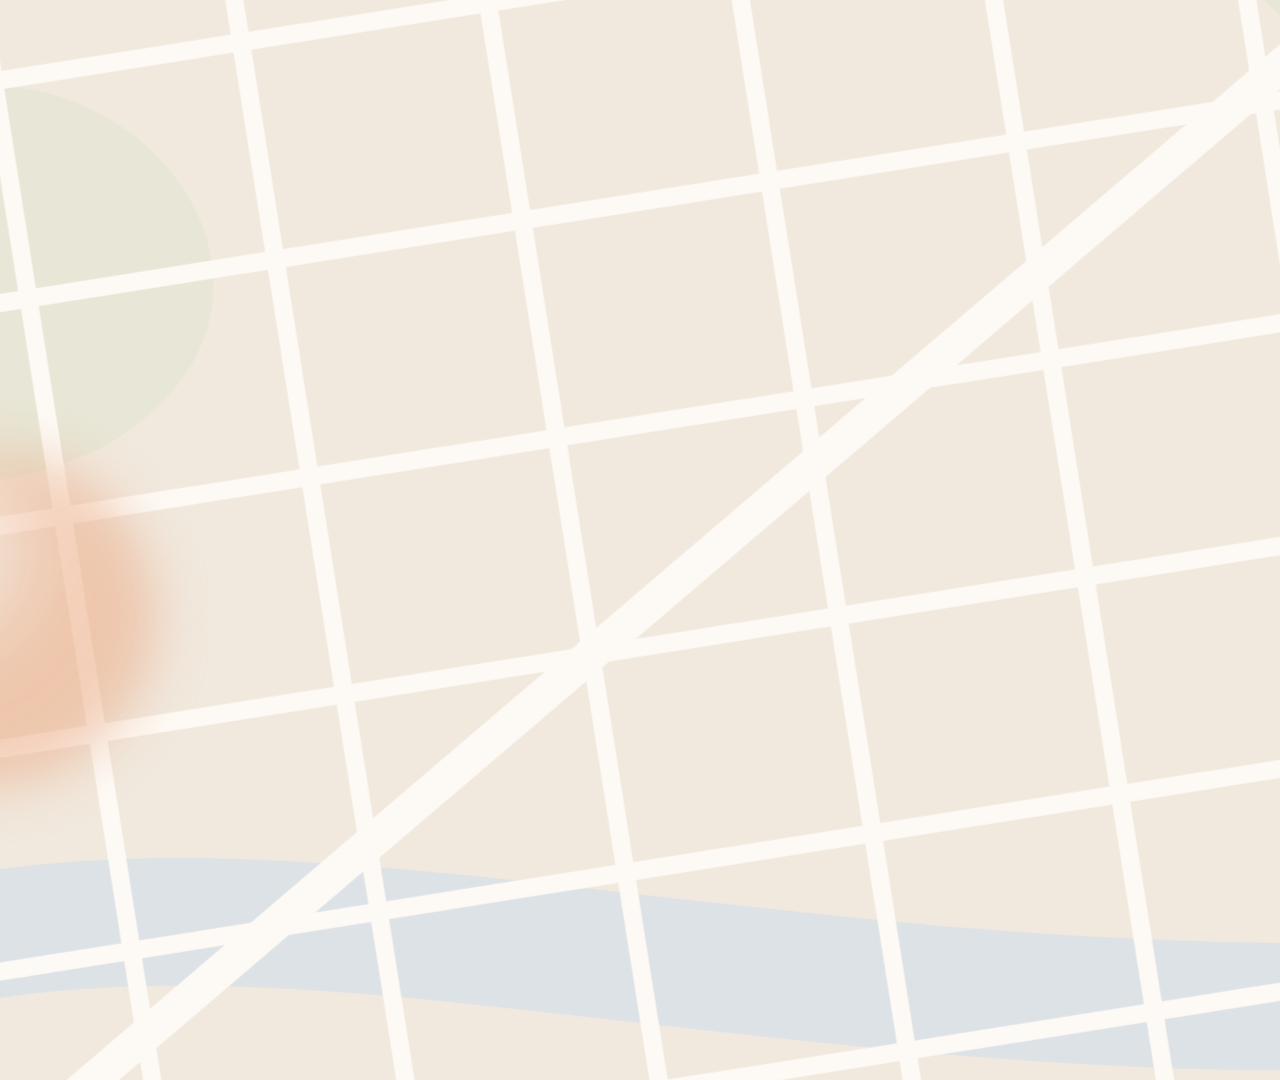
==== coffeespot-ad/index.html @ 30b61bf3 "Add CoffeeSpot mascot ad (source, fonts, vertical-cut tooling) Pin-mascot explainer ad modelled on t" ====
<!doctype html>
<html lang="en">
<head>
<meta charset="utf-8">
<title>CoffeeSpot Ad</title>
<link rel="stylesheet" href="fonts/fonts.css">
<style>
  :root {
    --cream: #f6f2ea; --card: #fffdf9; --line: #d8cebb; --ink: #2a221b; --ink2: #5d5149; --ink3: #8a7d72;
    --rust: #a84a36; --mute: #e9e3d8; --track: #e4ddce; --espresso: #22170f; --peach: #f0b48d;
  }
  * { box-sizing: border-box; }
  html, body { margin: 0; width: 1920px; height: 1080px; overflow: hidden; background: var(--cream); }
  #stage { position: relative; width: 1920px; height: 1080px; overflow: hidden; font-family: 'IBM Plex Sans', sans-serif; color: var(--ink); -webkit-font-smoothing: antialiased; }
  .abs { position: absolute; }
  .scene { position: absolute; inset: 0; display: none; }
  .cam { position: absolute; inset: 0; transform-origin: 50% 50%; }
  .it { font-family: 'EB Garamond', serif; font-style: italic; font-weight: 500; }
  .serif { font-family: 'EB Garamond', serif; }
  .mono { font-family: 'IBM Plex Mono', monospace; }
  .rust { color: var(--rust); }
  .c, .w { display: inline-block; white-space: pre; }
  .hl-it { font-family: 'EB Garamond', serif; font-weight: 500; font-size: 112px; line-height: 1.05; letter-spacing: -0.012em; white-space: nowrap; }
  .hl-sans { font-family: 'IBM Plex Sans', sans-serif; font-weight: 700; letter-spacing: -0.03em; line-height: 1; white-space: nowrap; }
  .card { position: absolute; background: var(--card); border-radius: 30px; overflow: hidden; box-shadow: 0 50px 110px -40px rgba(84, 46, 24, 0.40), 0 0 0 1.5px rgba(216, 206, 187, 0.7); }
  .pin { position: absolute; }
  .pin svg { width: 100%; height: 100%; overflow: visible; display: block; }
  .ball { position: absolute; border-radius: 50%; }
  .tag { position: absolute; padding: 18px 30px; background: #fffdf9; border-radius: 20px; font-size: 36px; font-weight: 500; color: var(--ink2); box-shadow: 0 18px 40px -16px rgba(84, 46, 24, 0.35); white-space: nowrap; }
  .tag b { color: var(--rust); font-weight: 600; }
  .tag:after { content: ''; position: absolute; left: 50%; bottom: -11px; margin-left: -12px; border: 12px solid transparent; border-bottom: 0; border-top-color: #fffdf9; }

  /* search scene */
  .search { position: absolute; left: 460px; top: 262px; width: 1000px; height: 104px; border-radius: 52px; background: #fffdf9; box-shadow: 0 24px 60px -24px rgba(84, 46, 24, 0.35), 0 0 0 1.5px rgba(216, 206, 187, 0.6); display: flex; align-items: center; padding: 0 40px; gap: 26px; font-size: 44px; }
  .search svg { width: 40px; height: 40px; flex: none; }
  .caret { display: inline-block; width: 3px; height: 50px; background: var(--ink); margin-left: 3px; vertical-align: middle; }
  .res-row { display: flex; align-items: center; gap: 26px; padding: 0 40px; height: 118px; border-bottom: 1.5px solid #efe8dd; }
  .res-row:last-child { border-bottom: 0; }
  .res-row .nm { font-size: 38px; font-weight: 600; line-height: 1.15; }
  .res-row .sub { font-size: 26px; color: var(--ink3); }
  .res-row .sub i { font-style: normal; color: #d99a2b; }
  .miss { margin-left: auto; padding: 10px 20px; border-radius: 12px; background: #f7e4dc; color: var(--rust); font-size: 26px; font-weight: 600; }

  /* browser / quiz */
  .bbar { height: 58px; background: #f1ebe2; display: flex; align-items: center; padding: 0 24px; gap: 10px; border-bottom: 1.5px solid #e6ddcf; }
  .bbar i { width: 15px; height: 15px; border-radius: 50%; background: #d9cfc1; display: block; }
  .url { margin-left: 26px; height: 36px; padding: 0 22px; border-radius: 18px; background: #fffdf9; display: flex; align-items: center; font-size: 19px; color: var(--ink2); gap: 10px; }
  .shead { height: 86px; display: flex; align-items: center; padding: 0 56px; border-bottom: 1.5px solid var(--line); background: var(--cream); }
  .shead .wm { font-family: 'EB Garamond', serif; font-weight: 700; font-size: 38px; margin-left: 14px; letter-spacing: -0.01em; }
  .nav { margin-left: auto; display: flex; gap: 34px; font-size: 20px; color: var(--ink2); align-items: center; }
  .nav .on { color: var(--ink); box-shadow: inset 0 -2.5px 0 var(--rust); padding: 6px 0; }
  .nav .cta-s { background: var(--rust); color: #fff; padding: 10px 20px; border-radius: 6px; font-weight: 500; }
  .sbody { padding: 34px 56px 0; background: var(--cream); height: 100%; }
  .sbody h1 { font-family: 'EB Garamond', serif; font-weight: 500; font-size: 56px; margin: 0; line-height: 1.05; letter-spacing: -0.01em; }
  .sbody .lede { font-size: 22px; color: var(--ink2); margin: 8px 0 22px; }
  .steprow { display: flex; justify-content: space-between; font-family: 'IBM Plex Mono', monospace; font-size: 19px; color: var(--ink2); line-height: 24px; margin-bottom: 10px; }
  .roll { display: inline-block; height: 24px; overflow: hidden; vertical-align: top; }
  .roll .col { display: flex; flex-direction: column; }
  .roll .col span { height: 24px; line-height: 24px; }
  .track { height: 10px; border-radius: 5px; background: var(--track); overflow: hidden; }
  .fill { height: 100%; width: 11.1%; background: var(--ink); border-radius: 5px; }
  .qbox { position: relative; margin-top: 26px; height: 272px; border: 1.5px solid var(--line); border-radius: 12px; background: #f8f6f1; overflow: hidden; }
  .qpage { position: absolute; left: 32px; right: 32px; top: 28px; }
  .qpage h2 { font-family: 'EB Garamond', serif; font-weight: 500; font-size: 34px; margin: 0 0 22px; line-height: 1.1; }
  .grid { display: grid; grid-template-columns: repeat(5, 1fr); gap: 12px; }
  .opt { position: relative; height: 70px; border: 1.5px solid var(--line); border-radius: 6px; background: #f8f6f1; display: flex; align-items: center; padding: 0 20px; font-size: 22px; color: var(--ink2); }
  .ck { position: absolute; right: 14px; top: 50%; width: 26px; height: 26px; margin-top: -13px; border-radius: 50%; background: var(--rust); display: grid; place-items: center; transform: scale(0); }
  .ck svg { width: 15px; height: 15px; }
  #cursor { position: absolute; left: 0; top: 0; width: 46px; height: 46px; z-index: 40; }

  /* results card */
  .rhead { display: flex; align-items: center; gap: 14px; padding: 26px 34px 0; }
  .dot { width: 12px; height: 12px; border-radius: 50%; background: #5c9a58; box-shadow: 0 0 0 6px rgba(92, 154, 88, 0.16); }
  .rhead .t { font-size: 30px; font-weight: 600; }
  .chipm { font-family: 'IBM Plex Mono', monospace; font-size: 17px; font-weight: 500; letter-spacing: 0.05em; color: var(--ink2); background: #ece5d8; border-radius: 6px; padding: 5px 10px 4px; }
  .rsub { font-size: 21px; color: var(--ink3); padding: 8px 34px 16px; }
  .row { position: relative; display: flex; align-items: center; gap: 20px; margin: 0 20px 8px; padding: 14px 18px; border-radius: 16px; border: 1.5px solid transparent; }
  .tile { width: 66px; height: 66px; border-radius: 15px; display: grid; place-items: center; font-family: 'EB Garamond', serif; font-weight: 600; font-size: 38px; color: #f8f1e6; flex: none; }
  .row .nm { font-size: 27px; font-weight: 600; line-height: 1.2; }
  .row .meta { font-size: 20px; color: var(--ink3); }
  .score { margin-left: auto; text-align: right; font-size: 20px; color: var(--ink3); line-height: 1.1; }
  .score b { display: block; font-size: 40px; color: #4f8a4c; font-weight: 700; letter-spacing: -0.02em; }

  /* end card */
  .cta { display: inline-flex; align-items: center; gap: 18px; height: 112px; padding: 0 56px; border-radius: 14px; background: var(--rust); color: #fff; font-size: 46px; font-weight: 500; box-shadow: 0 26px 50px -20px rgba(168, 74, 54, 0.6); position: relative; overflow: hidden; }
  .cta svg { width: 34px; height: 34px; }
  .shine { position: absolute; top: -20%; bottom: -20%; width: 140px; left: -200px; transform: skewX(-18deg); background: linear-gradient(90deg, rgba(255,255,255,0), rgba(255,255,255,0.32), rgba(255,255,255,0)); }
</style>
</head>
<body>
<svg width="0" height="0" style="position:absolute">
  <defs>
    <radialGradient id="gHero" cx="34%" cy="26%" r="85%">
      <stop offset="0" stop-color="#ea9a74"/><stop offset="0.45" stop-color="#bf5a3c"/><stop offset="1" stop-color="#7a2f1f"/>
    </radialGradient>
    <radialGradient id="gGrey" cx="34%" cy="26%" r="85%">
      <stop offset="0" stop-color="#f4efe9"/><stop offset="0.5" stop-color="#cfc4b9"/><stop offset="1" stop-color="#9c8f83"/>
    </radialGradient>
    <radialGradient id="gShadow"><stop offset="0" stop-color="#3b2a20" stop-opacity="0.35"/><stop offset="1" stop-color="#3b2a20" stop-opacity="0"/></radialGradient>
  </defs>
</svg>

<div id="stage">
  <div id="bgc" class="abs" style="inset:0;"></div>
  <div id="bokehBack" class="abs" style="inset:0;"></div>

  <!-- A · your perfect café exists -->
  <section class="scene" id="sA">
    <div class="cam" id="camA"></div>
    <div class="abs hl-it" id="hlA" style="left:110px;top:70px;">Your perfect café <span class="rust" style="font-style:italic;">exists.</span></div>
  </section>

  <!-- B · it's hiding -->
  <section class="scene" id="sB">
    <div class="cam" id="camB">
      <div class="abs" id="bSmall" style="left:0;right:0;top:118px;text-align:center;font-size:54px;font-weight:500;color:#fbefe6;letter-spacing:-0.01em;">Your perfect café is</div>
      <div class="card" id="bCard" style="left:370px;top:400px;width:1180px;height:640px;"></div>
      <div class="abs hl-sans" id="bBig" style="left:0;right:0;top:186px;text-align:center;font-size:250px;color:#24170f;">HIDING.</div>
    </div>
  </section>

  <!-- C · coffee near me -->
  <section class="scene" id="sC">
    <div class="cam" id="camC">
      <div class="abs" style="left:0;right:0;top:118px;height:130px;">
        <div class="abs hl-it rust" id="hlC1" style="left:0;right:0;text-align:center;font-style:italic;font-size:104px;">Half a mile away,</div>
        <div class="abs hl-it rust" id="hlC2" style="left:0;right:0;text-align:center;font-style:italic;font-size:104px;">Not yours.</div>
      </div>
      <div id="radius" class="abs" style="left:600px;top:470px;width:720px;height:340px;">
        <svg width="720" height="340" viewBox="0 0 720 340" style="overflow:visible">
          <ellipse cx="360" cy="170" rx="356" ry="166" fill="rgba(168,74,54,0.06)" stroke="#b9a897" stroke-width="3" stroke-dasharray="12 10"/>
          <circle id="youHalo" cx="360" cy="170" r="22" fill="rgba(61,111,216,0.22)"/>
          <circle cx="360" cy="170" r="13" fill="#3d6fd8" stroke="#fff" stroke-width="4"/>
          <text x="676" y="178" font-family="IBM Plex Sans" font-size="26" fill="#8a7d72">0.5 mi</text>
        </svg>
      </div>
      <div class="card" id="resC" style="left:460px;top:396px;width:1000px;border-radius:26px;">
        <div class="res-row" id="rc0"><span class="pinMini"></span><div><div class="nm">Grind Express</div><div class="sub"><i>★</i> 4.2 · 0.1 mi</div></div><span class="miss">Loud music</span></div>
        <div class="res-row" id="rc1"><span class="pinMini"></span><div><div class="nm">Bean &amp; Go</div><div class="sub"><i>★</i> 4.4 · 0.2 mi</div></div><span class="miss">No outlets</span></div>
        <div class="res-row" id="rc2"><span class="pinMini"></span><div><div class="nm">Corner Cup</div><div class="sub"><i>★</i> 4.1 · 0.3 mi</div></div><span class="miss">No seats</span></div>
      </div>
      <div class="search" id="searchC">
        <svg viewBox="0 0 24 24" fill="none" stroke="#5d5149" stroke-width="2.4" stroke-linecap="round"><circle cx="10.5" cy="10.5" r="6.5"/><path d="M15.5 15.5L21 21"/></svg>
        <span><span id="typed"></span><span class="caret" id="caret"></span></span>
      </div>
    </div>
    <div id="peekC" class="abs" style="left:0;top:0;"></div>
  </section>

  <!-- D · maps only sees what's close -->
  <section class="scene" id="sD">
    <div class="cam" id="camD"></div>
    <div class="abs hl-sans" id="hlD" style="left:110px;top:84px;font-size:96px;">Maps only sees <span class="rust">what’s close.</span></div>
  </section>

  <!-- E · so we find it -->
  <section class="scene" id="sE">
    <div class="abs" id="glowE" style="left:460px;top:200px;width:1000px;height:1000px;border-radius:50%;background:radial-gradient(circle, rgba(214,120,80,0.62) 0%, rgba(168,74,54,0.28) 38%, rgba(34,23,15,0) 70%);"></div>
    <div class="abs" id="hlE" style="left:150px;top:150px;white-space:nowrap;">
      <span class="hl-sans" style="font-size:132px;color:#fbf3ea;"><span class="w">So </span><span class="w">we </span></span><span class="it" style="font-size:160px;color:var(--peach);letter-spacing:-0.01em;"><span class="w">find </span><span class="w">it.</span></span>
    </div>
    <div id="heroEwrap" class="abs" style="left:0;top:0;"></div>
  </section>

  <!-- F · nine questions -->
  <section class="scene" id="sF">
    <div class="cam" id="camF">
      <div class="abs" id="hlF" style="left:0;right:0;top:56px;text-align:center;white-space:nowrap;">
        <span class="hl-sans" style="font-size:76px;font-weight:600;"><span class="w">Answer </span></span><span class="it rust" style="font-size:96px;"><span class="w">nine </span><span class="w">questions.</span></span>
      </div>
      <div class="card" id="quizCard" style="left:240px;top:156.8px;width:1056px;height:680px;border-radius:20px;zoom:1.25;">
        <div class="bbar"><i></i><i></i><i></i><div class="url"><span class="ringMini" style="width:18px;height:18px;display:inline-block;"></span>coffeespotfinder.com/match</div></div>
        <div class="shead"><span class="ringMini" style="width:38px;height:38px;display:inline-block;"></span><span class="wm">coffeespot</span>
          <div class="nav"><span>Home</span><span class="on">Coffee Match</span><span>Explore</span><span>Saved</span><span>Pricing</span><span class="cta-s">Take the quiz</span></div></div>
        <div class="sbody">
          <h1>Coffee Match</h1>
          <div class="lede">Answer a few questions and we’ll find cafés that actually fit you.</div>
          <div class="steprow"><span>Step <span class="roll"><span class="col" id="stepCol"><span>1</span><span>2</span><span>3</span><span>4</span><span>5</span><span>6</span><span>7</span><span>8</span><span>9</span></span></span> of 9</span><span id="pct">11%</span></div>
          <div class="track"><div class="fill" id="qfill"></div></div>
          <div class="qbox">
            <div class="qpage" id="q1"><h2>What type of coffee do you usually order?</h2>
              <div class="grid"><div class="opt" id="optLatte">Latte<span class="ck"></span></div><div class="opt">Cappuccino</div><div class="opt">Espresso</div><div class="opt">Americano</div><div class="opt">Drip Coffee</div><div class="opt">Cold Brew</div><div class="opt">Mocha</div><div class="opt">Matcha</div><div class="opt">Tea</div><div class="opt">Other</div></div></div>
            <div class="qpage" id="q2"><h2>What’s the occasion?</h2>
              <div class="grid"><div class="opt" id="optStudy">Studying<span class="ck"></span></div><div class="opt">Working</div><div class="opt">Meeting friends</div><div class="opt">A date</div><div class="opt">Quick cup</div></div></div>
            <div class="qpage" id="q3"><h2>Price, taste, noise, Wi‑Fi, seats, how far you’ll walk.</h2>
              <div class="grid" id="q3grid"><div class="opt">Price<span class="ck"></span></div><div class="opt">Taste<span class="ck"></span></div><div class="opt">Noise<span class="ck"></span></div><div class="opt">Wi‑Fi<span class="ck"></span></div><div class="opt">Seats<span class="ck"></span></div></div></div>
          </div>
        </div>
      </div>
      <div id="heroFwrap" class="abs" style="left:0;top:0;"></div>
    </div>
    <svg id="cursor" viewBox="0 0 24 24"><path d="M5 2.5v17.2l4.6-4.3 3 6.6 3.1-1.4-3-6.5h6.2z" fill="#1d1410" stroke="#fff" stroke-width="1.6" stroke-linejoin="round"/></svg>
  </section>

  <!-- G · ranked around you -->
  <section class="scene" id="sG">
    <div class="cam" id="camG">
      <div class="abs" id="hlG" style="left:130px;top:360px;white-space:nowrap;">
        <div class="hl-sans" style="font-size:78px;font-weight:600;"><span class="w">We </span><span class="w">rank </span><span class="w">every </span><span class="w">shop</span></div>
        <div class="it rust" style="font-size:124px;line-height:1.15;"><span class="w">around </span><span class="w">you.</span></div>
        <div style="font-size:30px;color:var(--ink2);margin-top:26px;line-height:1.45;"><span class="w">Scored against your answers,</span><br><span class="w">not just star rating.</span></div>
      </div>
      <div class="card" id="resG" style="left:1050px;top:170px;width:740px;height:730px;border-radius:28px;">
        <div id="miniMap" style="position:relative;height:250px;overflow:hidden;border-bottom:1.5px solid #efe8dd;"></div>
        <div class="rhead"><span class="dot"></span><span class="t">3 spots found</span><span class="chipm">STUDYING</span></div>
        <div class="rsub">Ranked by how well each shop fits your answers.</div>
        <div class="row" id="g0"><div class="tile" style="background:#a84a36;">H</div><div><div class="nm">Halfmoon Roasters</div><div class="meta">0.4 mi · $$ · Quiet · Outlets</div></div><div class="score"><b><span class="sc" data-v="96">96</span>%</b>match</div></div>
        <div class="row" id="g1"><div class="tile" style="background:#56704f;">L</div><div><div class="nm">Little Fern Café</div><div class="meta">0.7 mi · $ · Wi‑Fi · Big tables</div></div><div class="score"><b><span class="sc" data-v="91">91</span>%</b>match</div></div>
        <div class="row" id="g2"><div class="tile" style="background:#3d322b;">E</div><div><div class="nm">Ember &amp; Oak</div><div class="meta">1.1 mi · $$ · Pour‑over · Patio</div></div><div class="score"><b><span class="sc" data-v="87">87</span>%</b>match</div></div>
      </div>
    </div>
  </section>

  <!-- H · end card -->
  <section class="scene" id="sH">
    <div class="cam" id="camH">
      <div id="heroHwrap" class="abs" style="left:0;top:0;"></div>
      <div class="abs" id="lockH" style="left:0;right:0;top:440px;display:flex;justify-content:center;align-items:center;gap:20px;">
        <span class="ringMini" id="ringH" style="width:74px;height:74px;display:inline-block;"></span>
        <span class="serif" style="font-weight:700;font-size:92px;letter-spacing:-0.012em;line-height:1;padding-bottom:16px;" id="wmH"></span>
      </div>
      <div class="abs" id="hlH" style="left:0;right:0;top:580px;text-align:center;white-space:nowrap;">
        <span class="serif" style="font-weight:600;font-size:96px;letter-spacing:-0.02em;"><span class="w">Find </span><span class="w">coffee </span><span class="w">that </span></span><span class="it rust" style="font-size:100px;font-weight:600;"><span class="w">actually </span><span class="w">fits </span><span class="w">you.</span></span>
      </div>
      <div class="abs" id="ctaH" style="left:0;right:0;top:752px;display:flex;justify-content:center;">
        <div class="cta" id="ctaBtn">Take the quiz<svg viewBox="0 0 24 24" fill="none" stroke="#fff" stroke-width="2.4" stroke-linecap="round" stroke-linejoin="round"><path d="M5 12h14M13 6l6 6-6 6"/></svg><span class="shine" id="ctaShine"></span></div>
      </div>
      <div class="abs mono" id="urlH" style="left:0;right:0;top:906px;text-align:center;font-size:32px;color:var(--ink2);">coffeespotfinder.com&nbsp;&nbsp;·&nbsp;&nbsp;free, no account needed</div>
    </div>
  </section>

  <div id="bokehFront" class="abs" style="inset:0;pointer-events:none;"></div>
  <div id="flash" class="abs" style="inset:0;background:#fffaf3;opacity:0;"></div>
</div>

<script>
const DURATION = 35.0;
const $ = id => document.getElementById(id);
const cl = (x, a = 0, b = 1) => Math.min(b, Math.max(a, x));
const lerp = (a, b, p) => a + (b - a) * p;
const E = {
  lin: x => x,
  outExpo: x => (x >= 1 ? 1 : 1 - Math.pow(2, -10 * x)),
  outCubic: x => 1 - Math.pow(1 - x, 3),
  inCubic: x => x * x * x,
  inQuad: x => x * x,
  inOutCubic: x => (x < 0.5 ? 4 * x * x * x : 1 - Math.pow(-2 * x + 2, 3) / 2),
  inOutSine: x => -(Math.cos(Math.PI * x) - 1) / 2,
  outBack: x => { const c1 = 1.6, c3 = c1 + 1; return 1 + c3 * Math.pow(x - 1, 3) + c1 * Math.pow(x - 1, 2); },
};
const P = (t, t0, d, e = E.outExpo) => e(cl((t - t0) / d));
const bump = (t, t0, d) => Math.sin(Math.PI * cl((t - t0) / d));
function hex(h) { const n = parseInt(h.slice(1), 16); return [n >> 16, (n >> 8) & 255, n & 255]; }
function mix(a, b, p) { const A = hex(a), B = hex(b); return `rgb(${A.map((v, i) => Math.round(lerp(v, B[i], p))).join(',')})`; }
function st(el, { x = 0, y = 0, s = 1, sx = 1, sy = 1, op = 1, b = 0, r = 0 } = {}) {
  el.style.transform = `translate3d(${x.toFixed(2)}px,${y.toFixed(2)}px,0) rotate(${r.toFixed(2)}deg) scale(${(s * sx).toFixed(4)},${(s * sy).toFixed(4)})`;
  el.style.opacity = cl(op).toFixed(3);
  el.style.filter = b > 0.15 && op > 0.01 ? `blur(${b.toFixed(2)}px)` : 'none';
}
// wrap every character of an element's text in .c spans (keeps nested styling)
function splitChars(el) {
  const walk = n => {
    [...n.childNodes].forEach(ch => {
      if (ch.nodeType === 3) {
        const frag = document.createDocumentFragment();
        [...ch.textContent].forEach(c => { const s = document.createElement('span'); s.className = 'c'; s.textContent = c; frag.appendChild(s); });
        n.replaceChild(frag, ch);
      } else walk(ch);
    });
  };
  walk(el);
  return [...el.querySelectorAll('.c')];
}
const words = el => [...el.querySelectorAll('.w')];
// soft left-to-right reveal (blur + rise), and a blur-out
function revealIO(list, t, tin, tout, o = {}) {
  const { stagger = 0.03, dur = 0.7, dy = 26, blur = 12, ostagger = 0.012, odur = 0.4 } = o;
  list.forEach((c, i) => {
    const pi = P(t, tin + i * stagger, dur, E.outCubic);
    const po = tout == null ? 0 : P(t, tout + i * ostagger, odur, E.inOutSine);
    st(c, { y: (1 - pi) * dy - po * 16, op: pi * (1 - po), b: (1 - pi) * blur + po * 12 });
  });
}

/* ---------------- characters & props ---------------- */
const PIN = 'M50 128 C45 114 12 88 12 50 A38 38 0 1 1 88 50 C88 88 55 114 50 128 Z';
function greySVG() {
  return `<svg viewBox="0 -30 100 160"><ellipse cx="50" cy="129" rx="20" ry="5" fill="url(#gShadow)"/>
    <path d="${PIN}" fill="url(#gGrey)"/><circle cx="50" cy="49" r="14.5" fill="#fbf8f4"/>
    <ellipse cx="35" cy="28" rx="11" ry="6" fill="#fff" opacity=".55" transform="rotate(-32 35 28)"/></svg>`;
}
function heroSVG() {
  return `<svg viewBox="0 -30 100 160">
    <g class="steam" opacity="0" stroke="#e7a888" stroke-width="3.4" fill="none" stroke-linecap="round">
      <path class="s1" d="M40 4 C33 -4 47 -10 40 -20"/><path class="s2" d="M60 4 C53 -4 67 -10 60 -20"/></g>
    <ellipse class="shadow" cx="50" cy="129" rx="22" ry="5.5" fill="url(#gShadow)"/>
    <g class="body"><path d="${PIN}" fill="url(#gHero)"/>
    <path d="${PIN}" fill="none" stroke="#5e2216" stroke-opacity=".22" stroke-width="1.4"/>
    <ellipse cx="34" cy="26" rx="13" ry="7" fill="#fff" opacity=".42" transform="rotate(-32 34 26)"/>
    <g class="eo"><ellipse cx="37" cy="50" rx="10" ry="12.5" fill="#fff"/><ellipse cx="63" cy="50" rx="10" ry="12.5" fill="#fff"/>
      <g class="pp"><circle cx="37" cy="51" r="5.6" fill="#1d1410"/><circle cx="63" cy="51" r="5.6" fill="#1d1410"/>
      <circle cx="35.3" cy="48.6" r="1.9" fill="#fff"/><circle cx="61.3" cy="48.6" r="1.9" fill="#fff"/></g></g>
    <g class="eh" opacity="0" stroke="#1d1410" stroke-width="4.6" fill="none" stroke-linecap="round">
      <path d="M28 53 Q37 42 46 53"/><path d="M54 53 Q63 42 72 53"/></g>
    <g class="blush" opacity="0"><ellipse cx="27" cy="65" rx="6.5" ry="3.6" fill="#f3a18a" opacity=".7"/><ellipse cx="73" cy="65" rx="6.5" ry="3.6" fill="#f3a18a" opacity=".7"/></g>
    <g class="brow" opacity="0" stroke="#1d1410" stroke-width="3.6" stroke-linecap="round"><path d="M28 36 L44 31"/><path d="M72 36 L56 31"/></g></g>
    <g class="ghost" opacity="0"><path d="${PIN}" fill="rgba(255,253,249,0.35)" stroke="#a89a8c" stroke-width="2.4" stroke-dasharray="6 5"/>
      <g stroke="#b9ab9d" stroke-width="3" fill="none" stroke-linecap="round" opacity=".7"><path d="M29 52 Q37 46 45 52"/><path d="M55 52 Q63 46 71 52"/></g></g>
  </svg>`;
}
// pins are positioned by their tip; height = 1.6 × width, tip sits at 98.75% of the height
function makePin(parent, kind, x, y, w) {
  const el = document.createElement('div');
  el.className = 'pin ' + kind;
  const h = w * 1.6;
  Object.assign(el.style, { left: (x - w / 2) + 'px', top: (y - h * 0.9875) + 'px', width: w + 'px', height: h + 'px', transformOrigin: '50% 98.75%' });
  el.innerHTML = kind === 'hero' ? heroSVG() : greySVG();
  parent.appendChild(el);
  return el;
}
// expression: open eyes looking (lx, ly), happy (0..1), sad (0..1), ghost (0..1), steam (0..1)
function face(el, { lx = 0, ly = 0, happy = 0, sad = 0, ghost = 0, steam = 0, blink = 0 } = {}) {
  const q = s => el.querySelector(s);
  q('.eo').setAttribute('opacity', (1 - happy).toFixed(3));
  q('.eo').setAttribute('transform', `translate(0 ${(50 * blink * 0.85).toFixed(2)}) scale(1 ${(1 - 0.85 * blink).toFixed(3)})`);
  q('.pp').setAttribute('transform', `translate(${(lx * 3.6).toFixed(2)} ${(ly * 4.2).toFixed(2)})`);
  q('.eh').setAttribute('opacity', happy.toFixed(3));
  q('.blush').setAttribute('opacity', happy.toFixed(3));
  q('.brow').setAttribute('opacity', sad.toFixed(3));
  q('.body').setAttribute('opacity', (1 - ghost).toFixed(3));
  q('.shadow').setAttribute('opacity', (1 - ghost).toFixed(3));
  q('.ghost').setAttribute('opacity', ghost.toFixed(3));
  q('.steam').setAttribute('opacity', steam.toFixed(3));
}
function animSteam(el, t) {
  el.querySelectorAll('.steam path').forEach((p, i) => {
    const k = (t * 0.9 + i * 0.5) % 1;
    p.setAttribute('transform', `translate(0 ${(-10 * k).toFixed(2)})`);
    p.setAttribute('opacity', (Math.sin(Math.PI * k)).toFixed(3));
  });
}

let ringN = 0;
function ringSVG() {
  const id = 'rm' + ringN++;
  return `<svg viewBox="-50 -50 100 100" style="width:100%;height:100%;overflow:visible"><path d="M43 0A43 43 0 1 0 -43 0A43 43 0 1 0 43 0Z M35.4 -1.6A34 34 0 1 1 -32.6 -1.6A34 34 0 1 1 35.4 -1.6Z" fill="#a84a36" fill-rule="evenodd"/><path d="M-31.5 -31.8A45 45 0 0 1 -14.5 -42.2" fill="none" stroke="#a84a36" stroke-width="3.2" stroke-linecap="round"/></svg>`;
}
document.querySelectorAll('.ringMini').forEach(r => (r.innerHTML = ringSVG()));
document.querySelectorAll('.ck').forEach(c => (c.innerHTML = '<svg viewBox="0 0 12 12" fill="none" stroke="#fff" stroke-width="2" stroke-linecap="round" stroke-linejoin="round"><path d="M2.5 6.3l2.3 2.2L9.6 3.6"/></svg>'));
document.querySelectorAll('.pinMini').forEach(p => { p.style.cssText = 'position:relative;width:46px;height:74px;flex:none;'; makePin(p, 'grey', 23, 73, 46); });
$('wmH').innerHTML = [...'coffeespot'].map(c => `<span class="c">${c}</span>`).join('');

// stylised street map
function mapSVG(w, h, k = 1) {
  let s = `<svg width="${w}" height="${h}" viewBox="0 0 ${w} ${h}" style="position:absolute;left:0;top:0;">`;
  s += `<rect width="${w}" height="${h}" fill="#f1e9de"/>`;
  s += `<path d="M${w * 0.62} ${-20} C ${w * 0.75} ${h * 0.25}, ${w * 0.95} ${h * 0.2}, ${w + 40} ${h * 0.42} L ${w + 40} -20 Z" fill="#e8e6d6"/>`;
  s += `<path d="M -40 ${h * 0.12} C ${w * 0.1} ${h * 0.05}, ${w * 0.2} ${h * 0.3}, ${w * 0.08} ${h * 0.42} C ${-0.02 * w} ${h * 0.5}, -40 ${h * 0.4}, -40 ${h * 0.3} Z" fill="#e8e6d6"/>`;
  s += `<path d="M -60 ${h * 0.86} C ${w * 0.22} ${h * 0.74}, ${w * 0.52} ${h * 1.02}, ${w + 60} ${h * 0.84}" stroke="#dde2e6" stroke-width="${h * 0.11}" fill="none"/>`;
  s += `<g transform="rotate(-9 ${w / 2} ${h / 2})" stroke="#fdfaf5" stroke-linecap="round" fill="none">`;
  for (let x = -w * 0.3; x < w * 1.3; x += 250 * k) s += `<line x1="${x}" y1="${-h * 0.4}" x2="${x}" y2="${h * 1.4}" stroke-width="${18 * k}"/>`;
  for (let y = -h * 0.4; y < h * 1.4; y += 220 * k) s += `<line x1="${-w * 0.4}" y1="${y}" x2="${w * 1.4}" y2="${y}" stroke-width="${18 * k}"/>`;
  s += `<line x1="${-w * 0.2}" y1="${h * 1.1}" x2="${w * 1.1}" y2="${-h * 0.3}" stroke-width="${34 * k}"/>`;
  s += `</g></svg>`;
  return s;
}

/* ---- build map scenes A & D (same town) ---- */
const GREY_POS = [[330, 440], [610, 330], [780, 580], [1240, 370], [1490, 560], [1700, 330], [450, 820], [1170, 860], [1730, 830], [590, 690]];
const HERO_POS = [960, 680];
function buildTown(cam) {
  cam.innerHTML = `<div class="abs" style="left:-60px;top:-40px;width:2040px;height:1160px;">${mapSVG(2040, 1160)}</div>`;
  const greys = GREY_POS.map(([x, y]) => makePin(cam, 'grey', x, y, 98));
  const hero = makePin(cam, 'hero', HERO_POS[0], HERO_POS[1], 176);
  const tag = document.createElement('div');
  tag.className = 'tag';
  tag.innerHTML = 'Quiet · Outlets · <b>Great oat latte</b>';
  cam.appendChild(tag);
  tag.style.transformOrigin = '50% 120%';
  return { greys, hero, tag };
}
document.querySelectorAll('.scene').forEach(s => (s.style.display = 'block'));
const townA = buildTown($('camA'));
const townD = buildTown($('camD'));
const youD = document.createElement('div');
youD.className = 'abs';
youD.style.cssText = 'left:620px;top:780px;width:60px;height:60px;margin:-30px 0 0 -30px;';
youD.innerHTML = '<svg viewBox="0 0 60 60" width="60" height="60"><circle class="halo" cx="30" cy="30" r="26" fill="rgba(61,111,216,0.2)"/><circle cx="30" cy="30" r="13" fill="#3d6fd8" stroke="#fff" stroke-width="4"/></svg>';
$('camD').appendChild(youD);
const glass = document.createElement('div');
glass.className = 'abs';
glass.style.cssText = 'left:0;top:0;width:300px;height:300px;margin:-110px 0 0 -110px;';
glass.innerHTML = '<svg viewBox="0 0 300 300" width="300" height="300"><circle cx="110" cy="110" r="88" fill="rgba(255,253,249,0.28)" stroke="#2a221b" stroke-width="15"/><path d="M60 72 A62 62 0 0 1 112 46" stroke="#fff" stroke-width="7" fill="none" stroke-linecap="round" opacity=".7"/><path d="M174 174 L250 250" stroke="#2a221b" stroke-width="26" stroke-linecap="round"/></svg>';
$('camD').appendChild(glass);

/* ---- B: card with a crowd ---- */
$('bCard').innerHTML = mapSVG(1180, 640, 0.75);
const bGreys = [[190, 250], [380, 180], [830, 190], [1010, 300], [290, 500], [930, 520]].map(([x, y]) => makePin($('bCard'), 'grey', x, y, 86));
const heroB = makePin($('bCard'), 'hero', 590, 420, 140);
const crowd = [[470, 520, 104], [720, 512, 110], [520, 600, 120], [655, 610, 128], [590, 640, 116], [395, 600, 92], [800, 600, 96]].map(([x, y, w]) => makePin($('bCard'), 'grey', x, y, w));

/* ---- C: peeking hero ---- */
const heroC = makePin($('peekC'), 'hero', 1700, 1150, 240);

/* ---- E, F, G, H heroes ---- */
const heroE = makePin($('heroEwrap'), 'hero', 960, 990, 250);
heroE.style.filter = 'drop-shadow(0 0 50px rgba(255,170,120,0.55))';
const heroF = makePin($('heroFwrap'), 'hero', 1628, 268, 120);
$('miniMap').innerHTML = mapSVG(740, 250, 0.55);
const miniGreys = [[120, 150], [250, 210], [520, 120], [640, 200], [430, 230]].map(([x, y]) => makePin($('miniMap'), 'grey', x, y, 46));
const heroG = makePin($('miniMap'), 'hero', 370, 190, 78);
const heroH = makePin($('heroHwrap'), 'hero', 960, 400, 190);

const hlAchars = splitChars($('hlA'));
const hlC1 = splitChars($('hlC1')), hlC2 = splitChars($('hlC2'));
const hlDw = splitChars($('hlD'));
const bSmallC = splitChars($('bSmall'));
const bBigC = splitChars($('bBig'));
const hlEw = words($('hlE')), hlFw = words($('hlF')), hlGw = words($('hlG')), hlHw = words($('hlH'));
const wmH = [...$('wmH').children];
document.querySelectorAll('.scene').forEach(s => (s.style.display = 'none'));

/* ---------------- background: colour themes + bokeh ---------------- */
const THEMES = { cream: ['#f5efe6', '#c8643f', '#eaa47c'], rust: ['#a84a36', '#e08d68', '#7a2c1d'], dark: ['#22170f', '#a84a36', '#e0955f'] };
const THEME_KEYS = [[0, 'cream'], [3.62, 'rust'], [7.86, 'cream'], [19.35, 'dark'], [22.3, 'cream']];
function themeAt(t) {
  let i = 0; while (i < THEME_KEYS.length - 1 && t >= THEME_KEYS[i + 1][0]) i++;
  const cur = THEMES[THEME_KEYS[i][1]];
  const prev = i > 0 ? THEMES[THEME_KEYS[i - 1][1]] : cur;
  const p = i > 0 ? P(t, THEME_KEYS[i][0] - 0.12, 0.3, E.inOutSine) : 1;
  return cur.map((c, k) => mix(prev[k], c, p));
}
const BALLS = [
  { x: 120, y: 330, r: 70, d: 3, ph: 0.2, layer: 'back' }, { x: 1780, y: 190, r: 46, d: 2, ph: 1.3, layer: 'back' },
  { x: 1830, y: 640, r: 110, d: 6, ph: 2.1, layer: 'back' }, { x: 260, y: 900, r: 52, d: 2, ph: 3.2, layer: 'back' },
  { x: 1500, y: 960, r: 30, d: 1, ph: 4.1, layer: 'back' }, { x: 1260, y: 1000, r: 24, d: 1, ph: 0.9, layer: 'back' },
  { x: -40, y: 640, r: 170, d: 26, ph: 1.7, layer: 'front' }, { x: 1960, y: 120, r: 150, d: 24, ph: 2.6, layer: 'front' },
  { x: 1700, y: 1110, r: 120, d: 20, ph: 0.4, layer: 'front' },
];
const ballEls = BALLS.map(b => { const el = document.createElement('div'); el.className = 'ball'; $(b.layer === 'front' ? 'bokehFront' : 'bokehBack').appendChild(el); return el; });
function drawBg(t) {
  const [bg, c1, c2] = themeAt(t);
  $('bgc').style.background = bg;
  BALLS.forEach((b, i) => {
    const el = ballEls[i];
    const x = b.x + Math.sin(t * 0.35 + b.ph) * 26, y = b.y + Math.cos(t * 0.28 + b.ph * 1.7) * 22;
    Object.assign(el.style, { left: (x - b.r) + 'px', top: (y - b.r) + 'px', width: b.r * 2 + 'px', height: b.r * 2 + 'px' });
    const base = i % 2 ? c1 : c2;
    el.style.background = `radial-gradient(circle at 34% 30%, rgba(255,255,255,0.75) 0%, ${base} 42%, ${base} 70%, rgba(0,0,0,0.12) 100%)`;
    el.style.filter = `blur(${b.d}px)`;
    el.style.opacity = b.layer === 'front' ? 0.5 : 0.85;
  });
}

/* ---------------- timeline ---------------- */
const T = {
  A: [0, 3.55], B: [3.55, 7.85], C: [7.85, 14.6], D: [14.6, 19.6], E: [19.6, 22.35], F: [22.35, 26.9], G: [26.9, 31.0], H: [31.0, 99],
};
// generic scene camera: blur/scale in, blur/scale out
const LEAD = 0.25;
function camIO(el, t, [a, b], { sIn = 1.05, sOut = 1.06, bIn = 22, bOut = 26, din = 0.6, dout = 0.42, drift = 0.02, dim = false } = {}) {
  const a0 = a - LEAD, pi = P(t, a0, din, E.outCubic), po = P(t, b - dout, dout, E.inOutSine);
  const push = drift * P(t, a0, b - a0, E.inOutSine);
  const fadeIn = P(t, a0, din * 0.7, E.inOutSine);
  st(el, { s: lerp(sIn, 1, pi) * (1 + push) * (1 + (sOut - 1) * po), b: bIn * (1 - pi) + bOut * po, op: dim ? fadeIn : fadeIn * (1 - po) });
  // dip-to-dark exit: the scene darkens into the next (dark) scene instead of washing through grey
  if (dim && po > 0) el.style.filter = `blur(${(bOut * po).toFixed(2)}px) brightness(${(1 - 0.9 * po).toFixed(3)})`;
}
function pinsPop(list, t, t0, stagger = 0.06) {
  list.forEach((p, i) => { const pp = P(t, t0 + i * stagger, 0.55, E.outBack); st(p, { s: cl(pp, 0, 1.3), op: cl(pp * 3) }); });
}
function heroDrop(el, t, t0) {
  // falls in, squashes on landing, settles
  const fall = P(t, t0, 0.42, E.inQuad);
  const land = cl((t - t0 - 0.42) / 0.5);
  const sq = land > 0 ? Math.sin(Math.PI * land) * Math.exp(-3 * land) : 0;
  st(el, { y: -320 * (1 - fall), sx: 1 + 0.16 * sq, sy: 1 - 0.18 * sq, op: P(t, t0, 0.15, E.lin) });
}

function render(t) {
  for (const [k, [a, b]] of Object.entries(T)) $('s' + k).style.display = t >= a - LEAD - 0.02 && t <= b + 0.02 ? 'block' : 'none';
  drawBg(t);
  $('flash').style.opacity = (0.55 * bump(t, 7.65, 0.45) + 0.65 * bump(t, 22.15, 0.45)).toFixed(3);

  // A — "Your perfect café exists."
  if (t <= T.A[1]) {
    camIO($('camA'), t, T.A, { sIn: 1.0, din: 0.01, drift: 0.035 });
    pinsPop(townA.greys, t, 0.05, 0.05);
    heroDrop(townA.hero, t, 0.45);
    face(townA.hero, { happy: P(t, 1.25, 0.25, E.outCubic), steam: P(t, 1.5, 0.4, E.lin) });
    animSteam(townA.hero, t);
    const tp = P(t, 1.45, 0.55, E.outBack);
    st(townA.tag, { s: lerp(0.6, 1, cl(tp, 0, 1.2)), y: 20 * (1 - cl(tp)), op: cl(tp * 2) });
    revealIO(hlAchars, t, 0.25, T.A[1] - 0.45, { stagger: 0.03 });
  }

  // B — "Your perfect café is HIDING."
  if (t >= T.B[0] - LEAD - 0.02 && t <= T.B[1] + 0.02) {
    camIO($('camB'), t, T.B, { sIn: 1.0, bIn: 0, din: 0.01, drift: 0.02 });
    const ci = P(t, T.B[0] - 0.12, 0.8, E.outExpo);
    st($('bCard'), { y: 260 * (1 - ci), op: P(t, T.B[0] - 0.12, 0.3, E.inOutSine), b: 10 * (1 - ci) });
    revealIO(bSmallC, t, T.B[0] + 0.1, null, { stagger: 0.022, dy: 20 });
    // HIDING. slams in letter by letter
    bBigC.forEach((c, i) => {
      const p = P(t, T.B[0] + 0.85 + i * 0.05, 0.38, E.outCubic);
      st(c, { s: lerp(1.9, 1, p), op: cl(p * 2.2), b: 14 * (1 - p), y: -30 * (1 - p) });
    });
    const shake = bump(t, T.B[0] + 1.2, 0.3) * Math.sin(t * 90) * 6;
    $('bBig').style.transform = `translateX(${shake.toFixed(2)}px)`;
    pinsPop(bGreys, t, T.B[0] + 0.3, 0.05);
    const hb = P(t, T.B[0] + 0.45, 0.5, E.outBack);
    const hide = P(t, T.B[0] + 1.55, 0.6, E.inOutCubic);
    st(heroB, { s: cl(hb, 0, 1.3) * (1 - 0.12 * hide), y: 40 * hide, op: cl(hb * 3) });
    const dart = Math.sin((t - T.B[0] - 2) * 5.5);
    face(heroB, { lx: hide * (dart > 0 ? 1 : -1) * Math.min(1, Math.abs(dart) * 3), ly: -0.2 * hide, sad: 0.6 * hide });
    pinsPop(crowd, t, T.B[0] + 1.6, 0.07);
  }

  // C — "Half a mile away," → typing → wrong results → "Not yours."
  if (t >= T.C[0] - LEAD - 0.02 && t <= T.C[1] + 0.02) {
    const c0 = T.C[0];
    camIO($('camC'), t, T.C, { sIn: 1.04, bIn: 16, drift: 0.02 });
    revealIO(hlC1, t, c0 + 0.05, c0 + 4.75, { stagger: 0.03 });
    revealIO(hlC2, t, c0 + 5.05, T.C[1] - 0.5, { stagger: 0.04 });
    const sp = P(t, c0 - 0.1, 0.7, E.outExpo);
    st($('searchC'), { y: 40 * (1 - sp), op: P(t, c0 - 0.1, 0.35, E.inOutSine), b: 8 * (1 - sp) });
    const q = 'coffee near me', n = Math.floor(cl((t - (c0 + 1.25)) / 1.15) * q.length);
    $('typed').textContent = q.slice(0, n);
    const typing = t > c0 + 1.2 && t < c0 + 2.45;
    $('caret').style.opacity = typing || (Math.floor((t - c0) * 1.8) % 2 === 0) ? 1 : 0;
    const rp = P(t, c0 + 0.7, 0.7, E.outExpo), ro = P(t, c0 + 2.55, 0.35, E.inOutSine);
    st($('radius'), { s: lerp(0.7, 1, rp) * (1 - 0.1 * ro), op: cl(rp * 2) * (1 - ro), b: 10 * ro });
    $('youHalo').setAttribute('r', (22 + 14 * ((t * 1.2) % 1)).toFixed(1));
    $('youHalo').setAttribute('opacity', (1 - (t * 1.2) % 1).toFixed(2));
    const cp = P(t, c0 + 2.7, 0.7, E.outExpo);
    st($('resC'), { y: 30 * (1 - cp), op: P(t, c0 + 2.7, 0.3, E.inOutSine), b: 8 * (1 - cp) });
    [0, 1, 2].forEach(i => {
      const rr = P(t, c0 + 2.85 + i * 0.12, 0.6, E.outExpo);
      st($('rc' + i), { x: 30 * (1 - rr), op: rr });
      const mm = P(t, c0 + 3.6 + i * 0.22, 0.45, E.outBack);
      st($('rc' + i).querySelector('.miss'), { s: lerp(0.6, 1, cl(mm, 0, 1.2)), op: cl(mm * 2) });
    });
    // hero peeks in from the corner, sad
    const pk = P(t, c0 + 5.2, 0.8, E.outCubic), pkOut = P(t, T.C[1] - 0.45, 0.35, E.inOutSine);
    st(heroC, { y: 230 * (1 - pk) + 200 * pkOut, r: -12 * pk, op: 1 });
    face(heroC, { lx: -0.9, ly: -0.6, sad: P(t, c0 + 5.6, 0.4, E.outCubic), blink: bump(t, c0 + 6.1, 0.18) });
  }

  // D — "Maps only sees what's close." magnifier sweeps, hero turns invisible
  if (t >= T.D[0] - LEAD - 0.02 && t <= T.D[1] + 0.02) {
    const d0 = T.D[0];
    camIO($('camD'), t, T.D, { sIn: 1.05, drift: 0.03, dim: true, bOut: 10, dout: 0.5 });
    revealIO(hlDw, t, d0 + 0.35, T.D[1] - 0.5, { stagger: 0.025, dy: 30 });
    const halo = youD.querySelector('.halo'), k = (t * 1.1) % 1;
    halo.setAttribute('r', (16 + 18 * k).toFixed(1)); halo.setAttribute('opacity', (1 - k).toFixed(2));
    // magnifier path (lens centre)
    const path = [[d0 + 1.0, -260, 760], [d0 + 1.7, 560, 800], [d0 + 2.25, 700, 600], [d0 + 2.75, 960, 540], [d0 + 3.35, 960, 540], [d0 + 4.3, 2250, 260]];
    let i = 0; while (i < path.length - 2 && t > path[i + 1][0]) i++;
    const [ta, xa, ya] = path[i], [tb, xb, yb] = path[i + 1];
    const pp = E.inOutCubic(cl((t - ta) / (tb - ta)));
    const gx = lerp(xa, xb, pp), gy = lerp(ya, yb, pp) + Math.sin(t * 6) * 4;
    st(glass, { x: gx, y: gy, op: t > d0 + 0.9 ? 1 : 0, r: -6 + 6 * Math.sin(t * 2) });
    // nearby pins swell as the lens passes — "it only sees what's close"
    townD.greys.forEach((g, j) => {
      const [px, py] = GREY_POS[j];
      const dist = Math.hypot(gx - px, gy - (py - 95));
      const near = cl(1 - dist / 210);
      st(g, { s: 1 + 0.18 * near, y: -10 * near });
    });
    const gh = P(t, d0 + 2.85, 0.5, E.inOutSine);
    face(townD.hero, { happy: 1 - gh, steam: 1 - gh, ghost: gh, lx: 0, ly: 0 });
    animSteam(townD.hero, t);
    st(townD.tag, { op: 1 - gh, y: -14 * gh, b: 6 * gh });
  }

  // E — "So we find it."
  if (t >= T.E[0] - LEAD - 0.02 && t <= T.E[1] + 0.02) {
    const e0 = T.E[0];
    const out = P(t, T.E[1] - 0.35, 0.35, E.inOutSine);
    const gp = P(t, e0 + 0.1, 0.9, E.outCubic);
    st($('glowE'), { s: lerp(0.6, 1, gp) * (1 + 0.04 * Math.sin(t * 3)), op: gp * (1 - out) });
    hlEw.forEach((w, i) => {
      const p = P(t, e0 + 0.3 + i * 0.16, 0.7, E.outExpo);
      st(w, { y: 50 * (1 - p), op: cl(p * 1.4) * (1 - out), b: 14 * (1 - p) + 14 * out });
    });
    const hp = P(t, e0 + 0.45, 0.75, E.outBack);
    const bob = Math.sin((t - e0) * 4) * 8 * P(t, e0 + 1.2, 0.4);
    st(heroE, { y: 260 * (1 - cl(hp)) + bob, s: lerp(0.7, 1, cl(hp, 0, 1.15)), op: cl(hp * 3) * (1 - out), b: 12 * out });
    face(heroE, { lx: 0, ly: -0.3, happy: P(t, e0 + 1.35, 0.25, E.outCubic), blink: bump(t, e0 + 1.0, 0.18) });
  }

  // F — "Answer nine questions." quiz demo
  if (t >= T.F[0] - LEAD - 0.02 && t <= T.F[1] + 0.02) {
    const f0 = T.F[0];
    camIO($('camF'), t, T.F, { sIn: 1.04, bIn: 18, drift: 0.025 });
    hlFw.forEach((w, i) => { const p = P(t, f0 + 0.05 + i * 0.12, 0.75, E.outExpo); st(w, { y: 40 * (1 - p), op: cl(p * 1.4), b: 12 * (1 - p) }); });
    const qp = P(t, f0 - 0.1, 0.9, E.outExpo);
    st($('quizCard'), { y: 96 * (1 - qp), op: P(t, f0 - 0.1, 0.35, E.inOutSine), b: 10 * (1 - qp) });
    const tap1 = f0 + 1.35, tap2 = f0 + 2.2;
    const sel = (el, p) => {
      el.style.borderColor = mix('#d8cebb', '#a84a36', p);
      el.style.background = mix('#f8f6f1', '#f4e6de', p);
      el.style.color = mix('#5d5149', '#2a221b', p);
      el.style.boxShadow = `inset 0 0 0 ${(1.2 * p).toFixed(2)}px #a84a36`;
      const ck = el.querySelector('.ck'); if (ck) ck.style.transform = `scale(${p <= 0 ? 0 : E.outBack(cl(p)).toFixed(3)})`;
    };
    sel($('optLatte'), P(t, tap1, 0.3, E.outCubic));
    sel($('optStudy'), P(t, tap2, 0.3, E.outCubic));
    const o1 = P(t, tap1 + 0.35, 0.3, E.inCubic), i2 = P(t, tap1 + 0.45, 0.55, E.outExpo);
    const o2 = P(t, tap2 + 0.35, 0.3, E.inCubic), i3 = P(t, tap2 + 0.45, 0.55, E.outExpo);
    st($('q1'), { x: -90 * o1, op: 1 - o1, b: 8 * o1 });
    st($('q2'), { x: 90 * (1 - i2) - 90 * o2, op: i2 * (1 - o2), b: 8 * (1 - i2) + 8 * o2 });
    st($('q3'), { x: 90 * (1 - i3), op: i3, b: 8 * (1 - i3) });
    [...$('q3grid').children].forEach((o, i) => sel(o, P(t, tap2 + 0.75 + i * 0.13, 0.3, E.outCubic)));
    const v = 1 / 9 + (1 / 9) * P(t, tap1 + 0.35, 0.45, E.outCubic) + (7 / 9) * P(t, tap2 + 0.55, 1.15, E.inOutCubic);
    $('qfill').style.width = (v * 100).toFixed(2) + '%';
    $('pct').textContent = Math.round(v * 100) + '%';
    const x = v * 9 + 1e-6, base = Math.floor(x), tick = base + E.inOutCubic(cl((x - base - 0.5) / 0.5));
    $('stepCol').style.transform = `translateY(${(-(tick - 1) * 24).toFixed(2)}px)`;
    // cursor
    const ptOf = id => { const r = $(id).getBoundingClientRect(); return [r.left + r.width * 0.45, r.top + r.height * 0.55]; };
    const way = [[f0 + 0.7, [1500, 1150]], [tap1 - 0.05, ptOf('optLatte')], [tap1 + 0.4, ptOf('optLatte')], [tap2 - 0.05, ptOf('optStudy')], [tap2 + 0.35, ptOf('optStudy')], [f0 + 3.9, [1400, 1150]]];
    let k = 0; while (k < way.length - 2 && t > way[k + 1][0]) k++;
    const cp = E.inOutCubic(cl((t - way[k][0]) / (way[k + 1][0] - way[k][0])));
    const [ax, ay] = way[k][1], [bx, by] = way[k + 1][1];
    const press = Math.max(bump(t, tap1 - 0.06, 0.2), bump(t, tap2 - 0.06, 0.2));
    st($('cursor'), { x: lerp(ax, bx, cp), y: lerp(ay, by, cp), s: 1 - 0.15 * press, op: t > f0 + 0.7 && t < f0 + 3.9 ? 1 : 0 });
    // hero hops onto the card corner once the quiz is done
    const hf = P(t, f0 + 3.15, 0.6, E.outBack);
    st(heroF, { y: 120 * (1 - cl(hf)), s: cl(hf, 0, 1.2), op: cl(hf * 3) });
    face(heroF, { happy: P(t, f0 + 3.5, 0.2, E.outCubic) });
  }

  // G — "We rank every shop around you."
  if (t >= T.G[0] - LEAD - 0.02 && t <= T.G[1] + 0.02) {
    const g0 = T.G[0];
    camIO($('camG'), t, T.G, { sIn: 1.04, bIn: 18, drift: 0.02 });
    hlGw.forEach((w, i) => { const p = P(t, g0 + 0.05 + i * 0.1, 0.75, E.outExpo); st(w, { y: 40 * (1 - p), op: cl(p * 1.4), b: 12 * (1 - p) }); });
    const cp = P(t, g0 - 0.15, 0.9, E.outExpo);
    st($('resG'), { y: 90 * (1 - cp), op: P(t, g0 - 0.15, 0.35, E.inOutSine), b: 10 * (1 - cp) });
    pinsPop(miniGreys, t, g0 + 0.55, 0.05);
    [0, 1, 2].forEach(i => {
      const rr = P(t, g0 + 0.75 + i * 0.13, 0.7, E.outExpo);
      st($('g' + i), { y: 26 * (1 - rr), op: rr, b: 6 * (1 - rr) });
      const sc = $('g' + i).querySelector('.sc');
      sc.textContent = Math.round(+sc.dataset.v * P(t, g0 + 0.85 + i * 0.13, 1.1, E.outCubic));
    });
    const hi = P(t, g0 + 1.9, 0.35, E.outCubic);
    $('g0').style.background = `rgba(168,74,54,${(0.075 * hi).toFixed(3)})`;
    $('g0').style.borderColor = `rgba(168,74,54,${(0.55 * hi).toFixed(3)})`;
    heroDrop(heroG, t, g0 + 1.75);
    face(heroG, { happy: P(t, g0 + 2.3, 0.2, E.outCubic) });
  }

  // H — end card
  if (t >= T.H[0] - LEAD - 0.02) {
    const h0 = T.H[0];
    camIO($('camH'), t, T.H, { sIn: 1.04, bIn: 16, drift: 0.015 });
    heroDrop(heroH, t, h0 - 0.2);
    face(heroH, { happy: P(t, h0 + 0.4, 0.2, E.outCubic), steam: P(t, h0 + 0.55, 0.4, E.lin), blink: 0 });
    animSteam(heroH, t);
    const rp = P(t, h0 + 0.3, 0.6, E.outBack);
    st($('ringH'), { s: cl(rp, 0, 1.2), op: cl(rp * 3) });
    wmH.forEach((c, i) => { const p = P(t, h0 + 0.4 + i * 0.03, 0.7, E.outExpo); st(c, { y: 30 * (1 - p), op: cl(p * 1.4), b: 10 * (1 - p) }); });
    hlHw.forEach((w, i) => { const p = P(t, h0 + 0.95 + i * 0.08, 0.75, E.outExpo); st(w, { y: 44 * (1 - p), op: cl(p * 1.4), b: 12 * (1 - p) }); });
    const cp = P(t, h0 + 1.5, 0.8, E.outExpo);
    st($('ctaH'), { y: 40 * (1 - cp), s: lerp(0.92, 1, cp), op: cl(cp * 1.4), b: 10 * (1 - cp) });
    const up = P(t, h0 + 1.75, 0.8, E.outExpo);
    st($('urlH'), { y: 24 * (1 - up), op: up, b: 6 * (1 - up) });
    const sh = P(t, h0 + 2.4, 0.9, E.inOutSine);
    $('ctaShine').style.left = lerp(-200, 640, sh) + 'px';
    $('ctaShine').style.opacity = sh > 0 && sh < 1 ? 1 : 0;
  }
}

// centre the tag bubbles over the hero once real font metrics are known
function layout() {
  [townA, townD].forEach(town => {
    const sc = town.tag.closest('.scene'); sc.style.display = 'block';
    const w = town.tag.offsetWidth, h = town.tag.offsetHeight;
    town.tag.style.left = (HERO_POS[0] - w / 2) + 'px';
    town.tag.style.top = (HERO_POS[1] - 176 * 1.6 - 40 - h) + 'px';
    sc.style.display = 'none';
  });
}
document.fonts.ready.then(() => { layout(); render(0); window.READY = true; });
window.render = render;
window.DURATION = DURATION;
window.SIZE = [1920, 1080];
</script>
</body>
</html>
---- coffeespot-ad/fonts/fonts.css ----
@font-face {
  font-family: 'EB Garamond';
  font-style: italic;
  font-weight: 400 800;
  font-display: block;
  src: url(EBGaramond-italic-400-800.woff2) format('woff2');
  unicode-range: U+0000-00FF, U+0131, U+0152-0153, U+02BB-02BC, U+02C6, U+02DA, U+02DC, U+0304, U+0308, U+0329, U+2000-206F, U+20AC, U+2122, U+2191, U+2193, U+2212, U+2215, U+FEFF, U+FFFD;
}
@font-face {
  font-family: 'EB Garamond';
  font-style: normal;
  font-weight: 400 800;
  font-display: block;
  src: url(EBGaramond-normal-400-800.woff2) format('woff2');
  unicode-range: U+0000-00FF, U+0131, U+0152-0153, U+02BB-02BC, U+02C6, U+02DA, U+02DC, U+0304, U+0308, U+0329, U+2000-206F, U+20AC, U+2122, U+2191, U+2193, U+2212, U+2215, U+FEFF, U+FFFD;
}
@font-face {
  font-family: 'IBM Plex Sans';
  font-style: normal;
  font-weight: 400;
  font-stretch: 100%;
  font-display: block;
  src: url(IBMPlexSans-normal-400.woff2) format('woff2');
  unicode-range: U+0000-00FF, U+0131, U+0152-0153, U+02BB-02BC, U+02C6, U+02DA, U+02DC, U+0304, U+0308, U+0329, U+2000-206F, U+20AC, U+2122, U+2191, U+2193, U+2212, U+2215, U+FEFF, U+FFFD;
}
@font-face {
  font-family: 'IBM Plex Sans';
  font-style: normal;
  font-weight: 500;
  font-stretch: 100%;
  font-display: block;
  src: url(IBMPlexSans-normal-500.woff2) format('woff2');
  unicode-range: U+0000-00FF, U+0131, U+0152-0153, U+02BB-02BC, U+02C6, U+02DA, U+02DC, U+0304, U+0308, U+0329, U+2000-206F, U+20AC, U+2122, U+2191, U+2193, U+2212, U+2215, U+FEFF, U+FFFD;
}
@font-face {
  font-family: 'IBM Plex Sans';
  font-style: normal;
  font-weight: 600;
  font-stretch: 100%;
  font-display: block;
  src: url(IBMPlexSans-normal-600.woff2) format('woff2');
  unicode-range: U+0000-00FF, U+0131, U+0152-0153, U+02BB-02BC, U+02C6, U+02DA, U+02DC, U+0304, U+0308, U+0329, U+2000-206F, U+20AC, U+2122, U+2191, U+2193, U+2212, U+2215, U+FEFF, U+FFFD;
}
@font-face {
  font-family: 'IBM Plex Mono';
  font-style: normal;
  font-weight: 400;
  font-display: block;
  src: url(IBMPlexMono-normal-400.woff2) format('woff2');
  unicode-range: U+0000-00FF, U+0131, U+0152-0153, U+02BB-02BC, U+02C6, U+02DA, U+02DC, U+0304, U+0308, U+0329, U+2000-206F, U+20AC, U+2122, U+2191, U+2193, U+2212, U+2215, U+FEFF, U+FFFD;
}
@font-face {
  font-family: 'IBM Plex Mono';
  font-style: normal;
  font-weight: 500;
  font-display: block;
  src: url(IBMPlexMono-normal-500.woff2) format('woff2');
  unicode-range: U+0000-00FF, U+0131, U+0152-0153, U+02BB-02BC, U+02C6, U+02DA, U+02DC, U+0304, U+0308, U+0329, U+2000-206F, U+20AC, U+2122, U+2191, U+2193, U+2212, U+2215, U+FEFF, U+FFFD;
}
@font-face {
  font-family: 'IBM Plex Sans';
  font-style: normal;
  font-weight: 700;
  font-display: block;
  src: url(IBMPlexSans-normal-700.woff2) format('woff2');
  unicode-range: U+0000-00FF, U+0131, U+0152-0153, U+02BB-02BC, U+02C6, U+02DA, U+02DC, U+0304, U+0308, U+0329, U+2000-206F, U+20AC, U+2122, U+2191, U+2193, U+2212, U+2215, U+FEFF, U+FFFD;
}
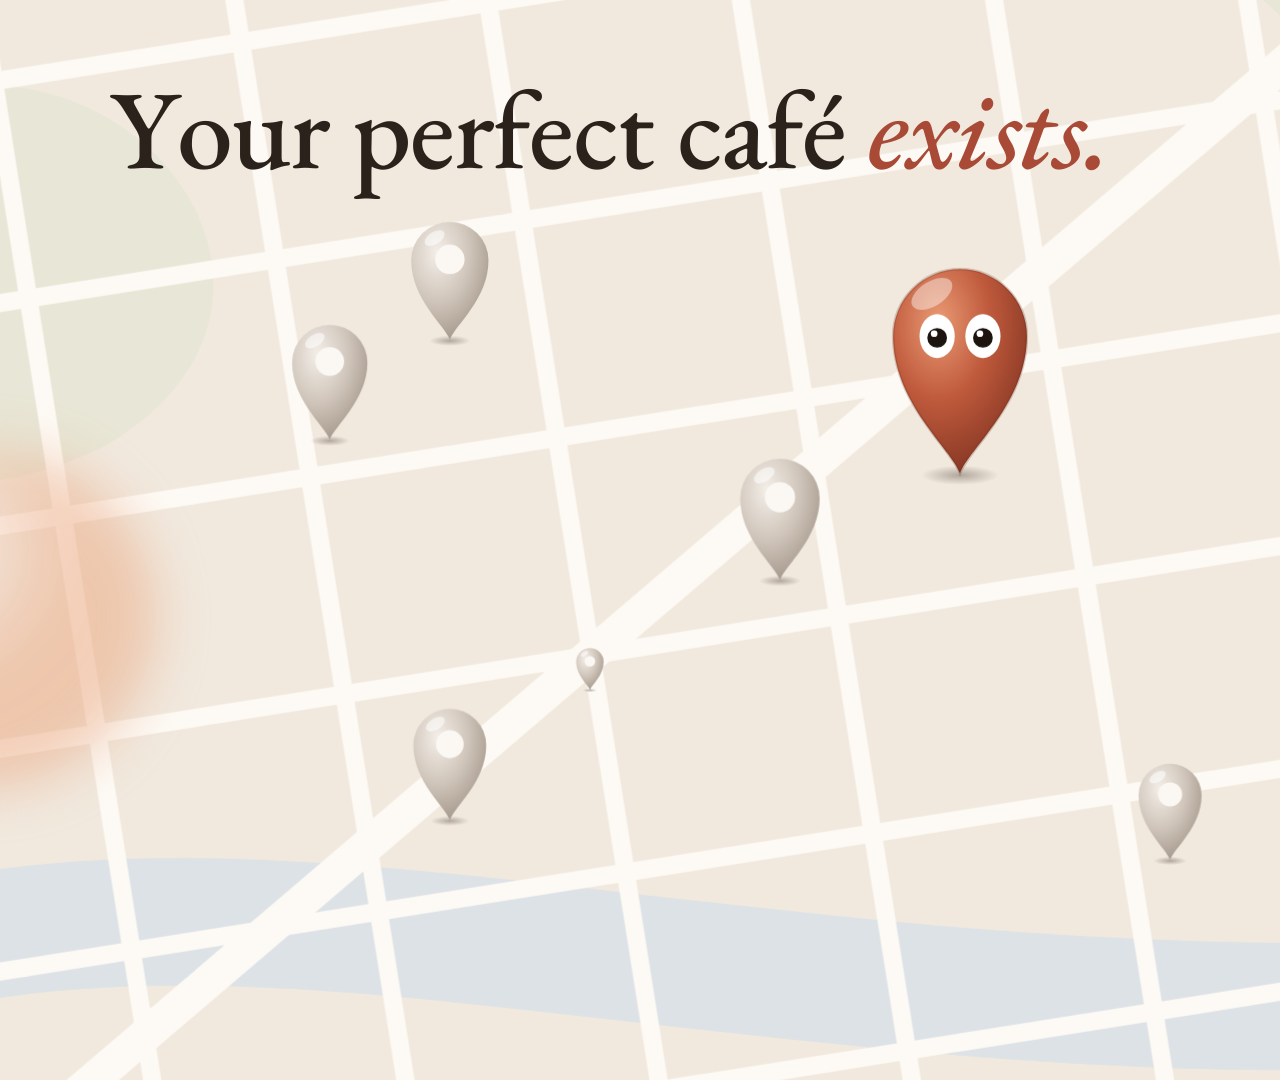
==== commit b5833245: "CoffeeSpot mascot ad: review fixes, final renders; fix logo in both pieces Ad (37s): applies two rou" ====
--- a/coffeespot-ad/index.html
+++ b/coffeespot-ad/index.html
@@ -26,22 +26,22 @@
   .pin { position: absolute; }
   .pin svg { width: 100%; height: 100%; overflow: visible; display: block; }
   .ball { position: absolute; border-radius: 50%; }
-  .tag { position: absolute; padding: 18px 30px; background: #fffdf9; border-radius: 20px; font-size: 36px; font-weight: 500; color: var(--ink2); box-shadow: 0 18px 40px -16px rgba(84, 46, 24, 0.35); white-space: nowrap; }
+  .tag { position: absolute; padding: 18px 32px; background: #fffdf9; border-radius: 22px; font-size: 44px; font-weight: 500; color: var(--ink); box-shadow: 0 18px 40px -16px rgba(84, 46, 24, 0.35); white-space: nowrap; }
   .tag b { color: var(--rust); font-weight: 600; }
-  .tag:after { content: ''; position: absolute; left: 50%; bottom: -11px; margin-left: -12px; border: 12px solid transparent; border-bottom: 0; border-top-color: #fffdf9; }
+  .tag:after { content: ''; position: absolute; left: 50%; bottom: -13px; margin-left: -14px; border: 14px solid transparent; border-bottom: 0; border-top-color: #fffdf9; }
 
   /* search scene */
   .search { position: absolute; left: 460px; top: 262px; width: 1000px; height: 104px; border-radius: 52px; background: #fffdf9; box-shadow: 0 24px 60px -24px rgba(84, 46, 24, 0.35), 0 0 0 1.5px rgba(216, 206, 187, 0.6); display: flex; align-items: center; padding: 0 40px; gap: 26px; font-size: 44px; }
   .search svg { width: 40px; height: 40px; flex: none; }
   .caret { display: inline-block; width: 3px; height: 50px; background: var(--ink); margin-left: 3px; vertical-align: middle; }
-  .res-row { display: flex; align-items: center; gap: 26px; padding: 0 40px; height: 118px; border-bottom: 1.5px solid #efe8dd; }
+  .res-row { display: flex; align-items: center; gap: 26px; padding: 0 34px 0 40px; height: 120px; border-bottom: 1.5px solid #efe8dd; }
   .res-row:last-child { border-bottom: 0; }
   .res-row .nm { font-size: 38px; font-weight: 600; line-height: 1.15; }
-  .res-row .sub { font-size: 26px; color: var(--ink3); }
+  .res-row .sub { font-size: 27px; color: var(--ink3); }
   .res-row .sub i { font-style: normal; color: #d99a2b; }
-  .miss { margin-left: auto; padding: 10px 20px; border-radius: 12px; background: #f7e4dc; color: var(--rust); font-size: 26px; font-weight: 600; }
-
-  /* browser / quiz */
+  .miss { margin-left: auto; padding: 10px 22px; border-radius: 12px; background: var(--rust); color: #fff; font-size: 40px; font-weight: 600; white-space: nowrap; }
+
+  /* browser / quiz (built at 1056px and zoomed 1.25x) */
   .bbar { height: 58px; background: #f1ebe2; display: flex; align-items: center; padding: 0 24px; gap: 10px; border-bottom: 1.5px solid #e6ddcf; }
   .bbar i { width: 15px; height: 15px; border-radius: 50%; background: #d9cfc1; display: block; }
   .url { margin-left: 26px; height: 36px; padding: 0 22px; border-radius: 18px; background: #fffdf9; display: flex; align-items: center; font-size: 19px; color: var(--ink2); gap: 10px; }
@@ -50,36 +50,40 @@
   .nav { margin-left: auto; display: flex; gap: 34px; font-size: 20px; color: var(--ink2); align-items: center; }
   .nav .on { color: var(--ink); box-shadow: inset 0 -2.5px 0 var(--rust); padding: 6px 0; }
   .nav .cta-s { background: var(--rust); color: #fff; padding: 10px 20px; border-radius: 6px; font-weight: 500; }
-  .sbody { padding: 34px 56px 0; background: var(--cream); height: 100%; }
+  .sbody { padding: 30px 56px 0; background: var(--cream); height: 100%; }
   .sbody h1 { font-family: 'EB Garamond', serif; font-weight: 500; font-size: 56px; margin: 0; line-height: 1.05; letter-spacing: -0.01em; }
-  .sbody .lede { font-size: 22px; color: var(--ink2); margin: 8px 0 22px; }
-  .steprow { display: flex; justify-content: space-between; font-family: 'IBM Plex Mono', monospace; font-size: 19px; color: var(--ink2); line-height: 24px; margin-bottom: 10px; }
-  .roll { display: inline-block; height: 24px; overflow: hidden; vertical-align: top; }
+  .sbody .lede { font-size: 22px; color: var(--ink2); margin: 8px 0 20px; }
+  .steprow { display: flex; justify-content: space-between; font-family: 'IBM Plex Mono', monospace; font-size: 20px; color: var(--ink2); line-height: 26px; margin-bottom: 10px; }
+  .roll { display: inline-block; height: 26px; overflow: hidden; vertical-align: top; }
   .roll .col { display: flex; flex-direction: column; }
-  .roll .col span { height: 24px; line-height: 24px; }
+  .roll .col span { height: 26px; line-height: 26px; }
   .track { height: 10px; border-radius: 5px; background: var(--track); overflow: hidden; }
   .fill { height: 100%; width: 11.1%; background: var(--ink); border-radius: 5px; }
-  .qbox { position: relative; margin-top: 26px; height: 272px; border: 1.5px solid var(--line); border-radius: 12px; background: #f8f6f1; overflow: hidden; }
-  .qpage { position: absolute; left: 32px; right: 32px; top: 28px; }
-  .qpage h2 { font-family: 'EB Garamond', serif; font-weight: 500; font-size: 34px; margin: 0 0 22px; line-height: 1.1; }
+  .qbox { position: relative; margin-top: 24px; height: 268px; border: 1.5px solid var(--line); border-radius: 12px; background: #f8f6f1; overflow: hidden; }
+  .qpage { position: absolute; left: 32px; right: 32px; top: 26px; }
+  .qpage h2 { font-family: 'EB Garamond', serif; font-weight: 500; font-size: 34px; margin: 0 0 22px; line-height: 1.1; white-space: nowrap; }
   .grid { display: grid; grid-template-columns: repeat(5, 1fr); gap: 12px; }
-  .opt { position: relative; height: 70px; border: 1.5px solid var(--line); border-radius: 6px; background: #f8f6f1; display: flex; align-items: center; padding: 0 20px; font-size: 22px; color: var(--ink2); }
+  .grid.g3 { grid-template-columns: repeat(3, 1fr); }
+  .grid.g4 { grid-template-columns: repeat(4, 1fr); }
+  .opt { position: relative; height: 70px; border: 1.5px solid var(--line); border-radius: 6px; background: #f8f6f1; display: flex; align-items: center; padding: 0 18px; font-size: 22px; line-height: 1.15; color: var(--ink2); }
+  .opt.sk:before { content: ''; display: block; height: 12px; width: 58%; border-radius: 6px; background: #e4ddce; }
   .ck { position: absolute; right: 14px; top: 50%; width: 26px; height: 26px; margin-top: -13px; border-radius: 50%; background: var(--rust); display: grid; place-items: center; transform: scale(0); }
   .ck svg { width: 15px; height: 15px; }
+  .ffw { position: absolute; left: 0; right: 0; top: -6px; height: 52px; }
+  .ffw span { position: absolute; left: 0; top: 0; height: 52px; line-height: 52px; font-family: 'EB Garamond', serif; font-weight: 500; font-size: 34px; white-space: nowrap; }
   #cursor { position: absolute; left: 0; top: 0; width: 46px; height: 46px; z-index: 40; }
 
   /* results card */
-  .rhead { display: flex; align-items: center; gap: 14px; padding: 26px 34px 0; }
-  .dot { width: 12px; height: 12px; border-radius: 50%; background: #5c9a58; box-shadow: 0 0 0 6px rgba(92, 154, 88, 0.16); }
-  .rhead .t { font-size: 30px; font-weight: 600; }
-  .chipm { font-family: 'IBM Plex Mono', monospace; font-size: 17px; font-weight: 500; letter-spacing: 0.05em; color: var(--ink2); background: #ece5d8; border-radius: 6px; padding: 5px 10px 4px; }
-  .rsub { font-size: 21px; color: var(--ink3); padding: 8px 34px 16px; }
-  .row { position: relative; display: flex; align-items: center; gap: 20px; margin: 0 20px 8px; padding: 14px 18px; border-radius: 16px; border: 1.5px solid transparent; }
-  .tile { width: 66px; height: 66px; border-radius: 15px; display: grid; place-items: center; font-family: 'EB Garamond', serif; font-weight: 600; font-size: 38px; color: #f8f1e6; flex: none; }
-  .row .nm { font-size: 27px; font-weight: 600; line-height: 1.2; }
-  .row .meta { font-size: 20px; color: var(--ink3); }
-  .score { margin-left: auto; text-align: right; font-size: 20px; color: var(--ink3); line-height: 1.1; }
-  .score b { display: block; font-size: 40px; color: #4f8a4c; font-weight: 700; letter-spacing: -0.02em; }
+  .rhead { display: flex; align-items: center; gap: 16px; padding: 28px 36px 18px; }
+  .dot { width: 14px; height: 14px; border-radius: 50%; background: #5c9a58; box-shadow: 0 0 0 7px rgba(92, 154, 88, 0.16); }
+  .rhead .t { font-size: 36px; font-weight: 600; letter-spacing: -0.01em; }
+  .chipm { font-family: 'IBM Plex Mono', monospace; font-size: 20px; font-weight: 500; letter-spacing: 0.05em; color: var(--ink2); background: #ece5d8; border-radius: 6px; padding: 6px 12px 5px; }
+  .row { position: relative; display: flex; align-items: center; gap: 22px; margin: 0 22px 10px; padding: 16px 22px 16px 18px; border-radius: 18px; border: 2px solid transparent; }
+  .tile { width: 76px; height: 76px; border-radius: 17px; display: grid; place-items: center; font-family: 'EB Garamond', serif; font-weight: 600; font-size: 44px; color: #f8f1e6; flex: none; }
+  .row .nm { font-size: 34px; font-weight: 600; line-height: 1.2; white-space: nowrap; }
+  .row .meta { font-size: 26px; color: var(--ink3); white-space: nowrap; }
+  .score { margin-left: auto; text-align: right; font-size: 22px; color: var(--ink3); line-height: 1; }
+  .score b { display: block; font-size: 64px; color: #4f8a4c; font-weight: 700; letter-spacing: -0.03em; margin-bottom: 4px; }
 
   /* end card */
   .cta { display: inline-flex; align-items: center; gap: 18px; height: 112px; padding: 0 56px; border-radius: 14px; background: var(--rust); color: #fff; font-size: 46px; font-weight: 500; box-shadow: 0 26px 50px -20px rgba(168, 74, 54, 0.6); position: relative; overflow: hidden; }
@@ -123,21 +127,21 @@
   <section class="scene" id="sC">
     <div class="cam" id="camC">
       <div class="abs" style="left:0;right:0;top:118px;height:130px;">
-        <div class="abs hl-it rust" id="hlC1" style="left:0;right:0;text-align:center;font-style:italic;font-size:104px;">Half a mile away,</div>
-        <div class="abs hl-it rust" id="hlC2" style="left:0;right:0;text-align:center;font-style:italic;font-size:104px;">Not yours.</div>
+        <div class="abs hl-it rust" id="hlC1" style="left:0;right:0;text-align:center;font-style:italic;font-size:108px;">Closest first,</div>
+        <div class="abs hl-it" id="hlC2" style="left:0;right:0;text-align:center;font-size:108px;">None of them <span class="rust" style="font-style:italic;">fit.</span></div>
       </div>
       <div id="radius" class="abs" style="left:600px;top:470px;width:720px;height:340px;">
         <svg width="720" height="340" viewBox="0 0 720 340" style="overflow:visible">
-          <ellipse cx="360" cy="170" rx="356" ry="166" fill="rgba(168,74,54,0.06)" stroke="#b9a897" stroke-width="3" stroke-dasharray="12 10"/>
+          <ellipse cx="360" cy="170" rx="356" ry="166" fill="rgba(168,74,54,0.14)" stroke="#9c8b7c" stroke-width="6" stroke-dasharray="16 12"/>
           <circle id="youHalo" cx="360" cy="170" r="22" fill="rgba(61,111,216,0.22)"/>
-          <circle cx="360" cy="170" r="13" fill="#3d6fd8" stroke="#fff" stroke-width="4"/>
-          <text x="676" y="178" font-family="IBM Plex Sans" font-size="26" fill="#8a7d72">0.5 mi</text>
+          <circle cx="360" cy="170" r="15" fill="#3d6fd8" stroke="#fff" stroke-width="5"/>
+          <text x="740" y="184" font-family="IBM Plex Sans" font-weight="500" font-size="40" fill="#5d5149">0.5 mi</text>
         </svg>
       </div>
-      <div class="card" id="resC" style="left:460px;top:396px;width:1000px;border-radius:26px;">
-        <div class="res-row" id="rc0"><span class="pinMini"></span><div><div class="nm">Grind Express</div><div class="sub"><i>★</i> 4.2 · 0.1 mi</div></div><span class="miss">Loud music</span></div>
-        <div class="res-row" id="rc1"><span class="pinMini"></span><div><div class="nm">Bean &amp; Go</div><div class="sub"><i>★</i> 4.4 · 0.2 mi</div></div><span class="miss">No outlets</span></div>
-        <div class="res-row" id="rc2"><span class="pinMini"></span><div><div class="nm">Corner Cup</div><div class="sub"><i>★</i> 4.1 · 0.3 mi</div></div><span class="miss">No seats</span></div>
+      <div class="card" id="resC" style="left:420px;top:396px;width:1080px;border-radius:26px;">
+        <div class="res-row" id="rc0"><span class="pinMini"></span><div><div class="nm">Big chain café</div><div class="sub"><i>★</i> 4.2 · 0.1 mi</div></div><span class="miss">Loud music</span></div>
+        <div class="res-row" id="rc1"><span class="pinMini"></span><div><div class="nm">Drive‑thru espresso</div><div class="sub"><i>★</i> 4.4 · 0.2 mi</div></div><span class="miss">No outlets</span></div>
+        <div class="res-row" id="rc2"><span class="pinMini"></span><div><div class="nm">Grab‑and‑go kiosk</div><div class="sub"><i>★</i> 4.1 · 0.3 mi</div></div><span class="miss">No seating</span></div>
       </div>
       <div class="search" id="searchC">
         <svg viewBox="0 0 24 24" fill="none" stroke="#5d5149" stroke-width="2.4" stroke-linecap="round"><circle cx="10.5" cy="10.5" r="6.5"/><path d="M15.5 15.5L21 21"/></svg>
@@ -147,28 +151,30 @@
     <div id="peekC" class="abs" style="left:0;top:0;"></div>
   </section>
 
-  <!-- D · maps only sees what's close -->
+  <!-- D · maps sees what's close, not what fits -->
   <section class="scene" id="sD">
     <div class="cam" id="camD"></div>
-    <div class="abs hl-sans" id="hlD" style="left:110px;top:84px;font-size:96px;">Maps only sees <span class="rust">what’s close.</span></div>
+    <div class="abs hl-it" id="hlD0" style="left:110px;top:70px;">Your perfect café <span class="rust" style="font-style:italic;">exists.</span></div>
+    <div class="abs hl-sans" id="hlD" style="left:110px;top:86px;font-size:80px;">Maps sees what’s close. <span class="rust">Not what fits.</span></div>
+    <div class="abs" id="dimD" style="inset:0;background:#22170f;opacity:0;"></div>
   </section>
 
   <!-- E · so we find it -->
   <section class="scene" id="sE">
-    <div class="abs" id="glowE" style="left:460px;top:200px;width:1000px;height:1000px;border-radius:50%;background:radial-gradient(circle, rgba(214,120,80,0.62) 0%, rgba(168,74,54,0.28) 38%, rgba(34,23,15,0) 70%);"></div>
+    <div class="abs" id="glowE" style="left:410px;top:145px;width:1100px;height:1100px;border-radius:50%;background:radial-gradient(circle, rgba(244,160,108,0.9) 0%, rgba(214,110,70,0.5) 26%, rgba(168,74,54,0.18) 48%, rgba(34,23,15,0) 70%);"></div>
     <div class="abs" id="hlE" style="left:150px;top:150px;white-space:nowrap;">
       <span class="hl-sans" style="font-size:132px;color:#fbf3ea;"><span class="w">So </span><span class="w">we </span></span><span class="it" style="font-size:160px;color:var(--peach);letter-spacing:-0.01em;"><span class="w">find </span><span class="w">it.</span></span>
     </div>
-    <div id="heroEwrap" class="abs" style="left:0;top:0;"></div>
+    <div id="heroEwrap" class="abs" style="inset:0;filter:drop-shadow(0 0 46px rgba(255,176,120,0.75)) drop-shadow(0 0 120px rgba(240,140,90,0.45));"></div>
   </section>
 
   <!-- F · nine questions -->
   <section class="scene" id="sF">
     <div class="cam" id="camF">
-      <div class="abs" id="hlF" style="left:0;right:0;top:56px;text-align:center;white-space:nowrap;">
+      <div class="abs" id="hlF" style="left:0;right:0;top:50px;text-align:center;white-space:nowrap;">
         <span class="hl-sans" style="font-size:76px;font-weight:600;"><span class="w">Answer </span></span><span class="it rust" style="font-size:96px;"><span class="w">nine </span><span class="w">questions.</span></span>
       </div>
-      <div class="card" id="quizCard" style="left:240px;top:156.8px;width:1056px;height:680px;border-radius:20px;zoom:1.25;">
+      <div class="card" id="quizCard" style="left:240px;top:156.8px;width:1056px;height:660px;border-radius:20px;zoom:1.25;">
         <div class="bbar"><i></i><i></i><i></i><div class="url"><span class="ringMini" style="width:18px;height:18px;display:inline-block;"></span>coffeespotfinder.com/match</div></div>
         <div class="shead"><span class="ringMini" style="width:38px;height:38px;display:inline-block;"></span><span class="wm">coffeespot</span>
           <div class="nav"><span>Home</span><span class="on">Coffee Match</span><span>Explore</span><span>Saved</span><span>Pricing</span><span class="cta-s">Take the quiz</span></div></div>
@@ -181,9 +187,13 @@
             <div class="qpage" id="q1"><h2>What type of coffee do you usually order?</h2>
               <div class="grid"><div class="opt" id="optLatte">Latte<span class="ck"></span></div><div class="opt">Cappuccino</div><div class="opt">Espresso</div><div class="opt">Americano</div><div class="opt">Drip Coffee</div><div class="opt">Cold Brew</div><div class="opt">Mocha</div><div class="opt">Matcha</div><div class="opt">Tea</div><div class="opt">Other</div></div></div>
             <div class="qpage" id="q2"><h2>What’s the occasion?</h2>
-              <div class="grid"><div class="opt" id="optStudy">Studying<span class="ck"></span></div><div class="opt">Working</div><div class="opt">Meeting friends</div><div class="opt">A date</div><div class="opt">Quick cup</div></div></div>
-            <div class="qpage" id="q3"><h2>Price, taste, noise, Wi‑Fi, seats, how far you’ll walk.</h2>
-              <div class="grid" id="q3grid"><div class="opt">Price<span class="ck"></span></div><div class="opt">Taste<span class="ck"></span></div><div class="opt">Noise<span class="ck"></span></div><div class="opt">Wi‑Fi<span class="ck"></span></div><div class="opt">Seats<span class="ck"></span></div></div></div>
+              <div class="grid"><div class="opt" id="optStudy">Studying<span class="ck"></span></div><div class="opt">Working remotely</div><div class="opt">Meeting friends</div><div class="opt">Affordable coffee</div><div class="opt">The best coffee</div></div></div>
+            <div class="qpage" id="q3"><h2>What matters most to you?</h2>
+              <div class="grid g3" id="q3grid"><div class="opt">Price<span class="ck"></span></div><div class="opt">Taste<span class="ck"></span></div><div class="opt">Quiet<span class="ck"></span></div><div class="opt">Wi‑Fi<span class="ck"></span></div><div class="opt">Seats<span class="ck"></span></div><div class="opt">Walk time<span class="ck"></span></div></div></div>
+            <div class="qpage" id="q4">
+              <div style="position:relative;height:38px;margin-bottom:22px;"><div class="ffw" id="ffTitles"><span>How far will you walk?</span><span>How much noise is okay?</span><span>Do you need Wi‑Fi?</span><span>What’s your budget?</span><span>Where do you like to sit?</span><span>How long will you stay?</span></div></div>
+              <div class="grid g4" id="q4grid"><div class="opt"><span class="lb"></span><span class="ck"></span></div><div class="opt"><span class="lb"></span><span class="ck"></span></div><div class="opt"><span class="lb"></span><span class="ck"></span></div><div class="opt"><span class="lb"></span><span class="ck"></span></div></div>
+            </div>
           </div>
         </div>
       </div>
@@ -195,18 +205,17 @@
   <!-- G · ranked around you -->
   <section class="scene" id="sG">
     <div class="cam" id="camG">
-      <div class="abs" id="hlG" style="left:130px;top:360px;white-space:nowrap;">
+      <div class="abs" id="hlG" style="left:120px;top:330px;white-space:nowrap;">
         <div class="hl-sans" style="font-size:78px;font-weight:600;"><span class="w">We </span><span class="w">rank </span><span class="w">every </span><span class="w">shop</span></div>
         <div class="it rust" style="font-size:124px;line-height:1.15;"><span class="w">around </span><span class="w">you.</span></div>
-        <div style="font-size:30px;color:var(--ink2);margin-top:26px;line-height:1.45;"><span class="w">Scored against your answers,</span><br><span class="w">not just star rating.</span></div>
-      </div>
-      <div class="card" id="resG" style="left:1050px;top:170px;width:740px;height:730px;border-radius:28px;">
+        <div style="font-size:40px;color:var(--ink);margin-top:28px;line-height:1.4;"><span class="w">Scored against your answers,</span><br><span class="w">not just by star rating.</span></div>
+      </div>
+      <div class="card" id="resG" style="left:990px;top:150px;width:830px;height:780px;border-radius:30px;">
         <div id="miniMap" style="position:relative;height:250px;overflow:hidden;border-bottom:1.5px solid #efe8dd;"></div>
-        <div class="rhead"><span class="dot"></span><span class="t">3 spots found</span><span class="chipm">STUDYING</span></div>
-        <div class="rsub">Ranked by how well each shop fits your answers.</div>
-        <div class="row" id="g0"><div class="tile" style="background:#a84a36;">H</div><div><div class="nm">Halfmoon Roasters</div><div class="meta">0.4 mi · $$ · Quiet · Outlets</div></div><div class="score"><b><span class="sc" data-v="96">96</span>%</b>match</div></div>
-        <div class="row" id="g1"><div class="tile" style="background:#56704f;">L</div><div><div class="nm">Little Fern Café</div><div class="meta">0.7 mi · $ · Wi‑Fi · Big tables</div></div><div class="score"><b><span class="sc" data-v="91">91</span>%</b>match</div></div>
-        <div class="row" id="g2"><div class="tile" style="background:#3d322b;">E</div><div><div class="nm">Ember &amp; Oak</div><div class="meta">1.1 mi · $$ · Pour‑over · Patio</div></div><div class="score"><b><span class="sc" data-v="87">87</span>%</b>match</div></div>
+        <div class="rhead"><span class="dot"></span><span class="t">Your top 3 picks</span><span class="chipm">STUDYING</span></div>
+        <div class="row" id="g0"><div class="tile" style="background:#a84a36;">H</div><div><div class="nm">Halfmoon Roasters</div><div class="meta">0.4 mi · Quiet · Outlets</div></div><div class="score"><b><span class="sc" data-v="96">96</span>%</b>match</div></div>
+        <div class="row" id="g1"><div class="tile" style="background:#56704f;">L</div><div><div class="nm">Little Fern Café</div><div class="meta">0.7 mi · Wi‑Fi · Big tables</div></div><div class="score"><b><span class="sc" data-v="91">91</span>%</b>match</div></div>
+        <div class="row" id="g2"><div class="tile" style="background:#3d322b;">E</div><div><div class="nm">Ember &amp; Oak</div><div class="meta">1.1 mi · Pour‑over · Patio</div></div><div class="score"><b><span class="sc" data-v="87">87</span>%</b>match</div></div>
       </div>
     </div>
   </section>
@@ -215,26 +224,28 @@
   <section class="scene" id="sH">
     <div class="cam" id="camH">
       <div id="heroHwrap" class="abs" style="left:0;top:0;"></div>
-      <div class="abs" id="lockH" style="left:0;right:0;top:440px;display:flex;justify-content:center;align-items:center;gap:20px;">
+      <div class="abs" id="lockH" style="left:0;right:0;top:404px;display:flex;justify-content:center;align-items:center;gap:20px;">
         <span class="ringMini" id="ringH" style="width:74px;height:74px;display:inline-block;"></span>
         <span class="serif" style="font-weight:700;font-size:92px;letter-spacing:-0.012em;line-height:1;padding-bottom:16px;" id="wmH"></span>
       </div>
-      <div class="abs" id="hlH" style="left:0;right:0;top:580px;text-align:center;white-space:nowrap;">
-        <span class="serif" style="font-weight:600;font-size:96px;letter-spacing:-0.02em;"><span class="w">Find </span><span class="w">coffee </span><span class="w">that </span></span><span class="it rust" style="font-size:100px;font-weight:600;"><span class="w">actually </span><span class="w">fits </span><span class="w">you.</span></span>
-      </div>
-      <div class="abs" id="ctaH" style="left:0;right:0;top:752px;display:flex;justify-content:center;">
+      <div class="abs" id="hlH" style="left:0;right:0;top:540px;text-align:center;white-space:nowrap;">
+        <span class="serif" style="font-weight:600;font-size:96px;letter-spacing:-0.02em;"><span class="w">Find </span><span class="w">cafés </span><span class="w">that </span></span><span class="it rust" style="font-size:100px;font-weight:600;"><span class="w">actually </span><span class="w">fit </span><span class="w">you.</span></span>
+      </div>
+      <div class="abs" id="ctaH" style="left:0;right:0;top:706px;display:flex;justify-content:center;">
         <div class="cta" id="ctaBtn">Take the quiz<svg viewBox="0 0 24 24" fill="none" stroke="#fff" stroke-width="2.4" stroke-linecap="round" stroke-linejoin="round"><path d="M5 12h14M13 6l6 6-6 6"/></svg><span class="shine" id="ctaShine"></span></div>
       </div>
-      <div class="abs mono" id="urlH" style="left:0;right:0;top:906px;text-align:center;font-size:32px;color:var(--ink2);">coffeespotfinder.com&nbsp;&nbsp;·&nbsp;&nbsp;free, no account needed</div>
+      <div class="abs" id="urlH" style="left:0;right:0;top:858px;text-align:center;font-size:54px;font-weight:600;letter-spacing:-0.01em;color:var(--ink);">coffeespotfinder.com</div>
+      <div class="abs mono" id="freeH" style="left:0;right:0;top:936px;text-align:center;font-size:34px;color:var(--ink2);">Free · no account needed</div>
     </div>
   </section>
 
   <div id="bokehFront" class="abs" style="inset:0;pointer-events:none;"></div>
+  <div id="bloom" class="abs" style="left:660px;top:395px;width:600px;height:600px;border-radius:50%;background:radial-gradient(circle, #fffaf3 0%, #fffaf3 56%, rgba(255,240,224,0.9) 62%, rgba(255,250,243,0) 72%);opacity:0;"></div>
   <div id="flash" class="abs" style="inset:0;background:#fffaf3;opacity:0;"></div>
 </div>
 
 <script>
-const DURATION = 35.0;
+const DURATION = 37.4;
 const $ = id => document.getElementById(id);
 const cl = (x, a = 0, b = 1) => Math.min(b, Math.max(a, x));
 const lerp = (a, b, p) => a + (b - a) * p;
@@ -281,6 +292,9 @@
     st(c, { y: (1 - pi) * dy - po * 16, op: pi * (1 - po), b: (1 - pi) * blur + po * 12 });
   });
 }
+function wordsIn(list, t, t0, stagger = 0.1, dy = 40) {
+  list.forEach((w, i) => { const p = P(t, t0 + i * stagger, 0.75, E.outExpo); st(w, { y: dy * (1 - p), op: cl(p * 1.4), b: 12 * (1 - p) }); });
+}
 
 /* ---------------- characters & props ---------------- */
 const PIN = 'M50 128 C45 114 12 88 12 50 A38 38 0 1 1 88 50 C88 88 55 114 50 128 Z';
@@ -294,6 +308,8 @@
     <g class="steam" opacity="0" stroke="#e7a888" stroke-width="3.4" fill="none" stroke-linecap="round">
       <path class="s1" d="M40 4 C33 -4 47 -10 40 -20"/><path class="s2" d="M60 4 C53 -4 67 -10 60 -20"/></g>
     <ellipse class="shadow" cx="50" cy="129" rx="22" ry="5.5" fill="url(#gShadow)"/>
+    <g class="greyed" opacity="0"><path d="${PIN}" fill="url(#gGrey)"/><circle cx="50" cy="49" r="14.5" fill="#fbf8f4"/>
+      <ellipse cx="35" cy="28" rx="11" ry="6" fill="#fff" opacity=".55" transform="rotate(-32 35 28)"/></g>
     <g class="body"><path d="${PIN}" fill="url(#gHero)"/>
     <path d="${PIN}" fill="none" stroke="#5e2216" stroke-opacity=".22" stroke-width="1.4"/>
     <ellipse cx="34" cy="26" rx="13" ry="7" fill="#fff" opacity=".42" transform="rotate(-32 34 26)"/>
@@ -304,8 +320,6 @@
       <path d="M28 53 Q37 42 46 53"/><path d="M54 53 Q63 42 72 53"/></g>
     <g class="blush" opacity="0"><ellipse cx="27" cy="65" rx="6.5" ry="3.6" fill="#f3a18a" opacity=".7"/><ellipse cx="73" cy="65" rx="6.5" ry="3.6" fill="#f3a18a" opacity=".7"/></g>
     <g class="brow" opacity="0" stroke="#1d1410" stroke-width="3.6" stroke-linecap="round"><path d="M28 36 L44 31"/><path d="M72 36 L56 31"/></g></g>
-    <g class="ghost" opacity="0"><path d="${PIN}" fill="rgba(255,253,249,0.35)" stroke="#a89a8c" stroke-width="2.4" stroke-dasharray="6 5"/>
-      <g stroke="#b9ab9d" stroke-width="3" fill="none" stroke-linecap="round" opacity=".7"><path d="M29 52 Q37 46 45 52"/><path d="M55 52 Q63 46 71 52"/></g></g>
   </svg>`;
 }
 // pins are positioned by their tip; height = 1.6 × width, tip sits at 98.75% of the height
@@ -318,19 +332,21 @@
   parent.appendChild(el);
   return el;
 }
-// expression: open eyes looking (lx, ly), happy (0..1), sad (0..1), ghost (0..1), steam (0..1)
-function face(el, { lx = 0, ly = 0, happy = 0, sad = 0, ghost = 0, steam = 0, blink = 0 } = {}) {
+// expression: eyes look (lx, ly); happy, sad, grey (turns into an ordinary pin), steam, blink — all 0..1
+function face(el, { lx = 0, ly = 0, happy = 0, sad = 0, grey = 0, steam = 0, blink = 0 } = {}) {
   const q = s => el.querySelector(s);
-  q('.eo').setAttribute('opacity', (1 - happy).toFixed(3));
-  q('.eo').setAttribute('transform', `translate(0 ${(50 * blink * 0.85).toFixed(2)}) scale(1 ${(1 - 0.85 * blink).toFixed(3)})`);
+  // open eyes close (blink) during the first half, then the ^^ grows in — never both at once
+  const shut = Math.max(blink, cl(happy * 2)), grow = 0.3 + 0.7 * cl(happy * 2 - 1);
+  q('.eo').setAttribute('opacity', happy < 0.5 ? 1 : 0);
+  q('.eo').setAttribute('transform', `translate(0 ${(50 * shut * 0.9).toFixed(2)}) scale(1 ${(1 - 0.9 * shut).toFixed(3)})`);
   q('.pp').setAttribute('transform', `translate(${(lx * 3.6).toFixed(2)} ${(ly * 4.2).toFixed(2)})`);
-  q('.eh').setAttribute('opacity', happy.toFixed(3));
-  q('.blush').setAttribute('opacity', happy.toFixed(3));
+  q('.eh').setAttribute('opacity', happy >= 0.5 ? 1 : 0);
+  q('.eh').setAttribute('transform', `translate(0 ${(48 * (1 - grow)).toFixed(2)}) scale(1 ${grow.toFixed(3)})`);
+  q('.blush').setAttribute('opacity', cl(happy * 2 - 1).toFixed(3));
   q('.brow').setAttribute('opacity', sad.toFixed(3));
-  q('.body').setAttribute('opacity', (1 - ghost).toFixed(3));
-  q('.shadow').setAttribute('opacity', (1 - ghost).toFixed(3));
-  q('.ghost').setAttribute('opacity', ghost.toFixed(3));
-  q('.steam').setAttribute('opacity', steam.toFixed(3));
+  q('.body').setAttribute('opacity', (1 - grey).toFixed(3));
+  q('.greyed').setAttribute('opacity', grey.toFixed(3));
+  q('.steam').setAttribute('opacity', (steam * (1 - grey)).toFixed(3));
 }
 function animSteam(el, t) {
   el.querySelectorAll('.steam path').forEach((p, i) => {
@@ -340,11 +356,18 @@
   });
 }
 
-let ringN = 0;
-function ringSVG() {
-  const id = 'rm' + ringN++;
-  return `<svg viewBox="-50 -50 100 100" style="width:100%;height:100%;overflow:visible"><path d="M43 0A43 43 0 1 0 -43 0A43 43 0 1 0 43 0Z M35.4 -1.6A34 34 0 1 1 -32.6 -1.6A34 34 0 1 1 35.4 -1.6Z" fill="#a84a36" fill-rule="evenodd"/><path d="M-31.5 -31.8A45 45 0 0 1 -14.5 -42.2" fill="none" stroke="#a84a36" stroke-width="3.2" stroke-linecap="round"/></svg>`;
-}
+// CoffeeSpot mark: an even ring with a thicker drip on the inner edge at about 7–8 o'clock
+const RING_D = (() => {
+  const R0 = 44, R1 = 36, pts = [];
+  for (let a = 0; a < 360; a += 1) {
+    let r = R1;
+    if (a >= 107 && a <= 178) r -= a > 126 ? 6.8 * Math.sin((Math.PI / 2) * cl((178 - a) / 52)) : a >= 111 ? 6.8 - 0.8 * (126 - a) / 15 : 6 * E.inOutSine((a - 107) / 4);
+    const th = a * Math.PI / 180;
+    pts.push(`${(r * Math.cos(th)).toFixed(2)} ${(r * Math.sin(th)).toFixed(2)}`);
+  }
+  return `M${R0} 0A${R0} ${R0} 0 1 0 ${-R0} 0A${R0} ${R0} 0 1 0 ${R0} 0Z M${pts.join('L')}Z`;
+})();
+function ringSVG() { return `<svg viewBox="-50 -50 100 100" style="width:100%;height:100%;overflow:visible"><path d="${RING_D}" fill="#a84a36" fill-rule="evenodd"/></svg>`; }
 document.querySelectorAll('.ringMini').forEach(r => (r.innerHTML = ringSVG()));
 document.querySelectorAll('.ck').forEach(c => (c.innerHTML = '<svg viewBox="0 0 12 12" fill="none" stroke="#fff" stroke-width="2" stroke-linecap="round" stroke-linejoin="round"><path d="M2.5 6.3l2.3 2.2L9.6 3.6"/></svg>'));
 document.querySelectorAll('.pinMini').forEach(p => { p.style.cssText = 'position:relative;width:46px;height:74px;flex:none;'; makePin(p, 'grey', 23, 73, 46); });
@@ -365,8 +388,8 @@
   return s;
 }
 
-/* ---- build map scenes A & D (same town) ---- */
-const GREY_POS = [[330, 440], [610, 330], [780, 580], [1240, 370], [1490, 560], [1700, 330], [450, 820], [1170, 860], [1730, 830], [590, 690]];
+/* ---- map scenes A & D (same town) ---- */
+const GREY_POS = [[330, 440], [450, 340], [780, 580], [1420, 430], [1520, 610], [1720, 330], [450, 820], [1170, 860], [1730, 830], [590, 690]];
 const HERO_POS = [960, 680];
 function buildTown(cam) {
   cam.innerHTML = `<div class="abs" style="left:-60px;top:-40px;width:2040px;height:1160px;">${mapSVG(2040, 1160)}</div>`;
@@ -393,26 +416,27 @@
 glass.innerHTML = '<svg viewBox="0 0 300 300" width="300" height="300"><circle cx="110" cy="110" r="88" fill="rgba(255,253,249,0.28)" stroke="#2a221b" stroke-width="15"/><path d="M60 72 A62 62 0 0 1 112 46" stroke="#fff" stroke-width="7" fill="none" stroke-linecap="round" opacity=".7"/><path d="M174 174 L250 250" stroke="#2a221b" stroke-width="26" stroke-linecap="round"/></svg>';
 $('camD').appendChild(glass);
 
-/* ---- B: card with a crowd ---- */
+/* ---- B: the hero ducks behind a crowd ---- */
 $('bCard').innerHTML = mapSVG(1180, 640, 0.75);
-const bGreys = [[190, 250], [380, 180], [830, 190], [1010, 300], [290, 500], [930, 520]].map(([x, y]) => makePin($('bCard'), 'grey', x, y, 86));
+const bGreys = [[190, 250], [380, 180], [830, 190], [1010, 300], [250, 520], [970, 530]].map(([x, y]) => makePin($('bCard'), 'grey', x, y, 86));
+const crowdBack = [[420, 560, 104], [770, 556, 108], [330, 610, 92], [860, 612, 96]].map(([x, y, w]) => makePin($('bCard'), 'grey', x, y, w));
 const heroB = makePin($('bCard'), 'hero', 590, 420, 140);
-const crowd = [[470, 520, 104], [720, 512, 110], [520, 600, 120], [655, 610, 128], [590, 640, 116], [395, 600, 92], [800, 600, 96]].map(([x, y, w]) => makePin($('bCard'), 'grey', x, y, w));
+const crowdFront = [[505, 655, 152], [678, 660, 158], [592, 770, 150]].map(([x, y, w]) => makePin($('bCard'), 'grey', x, y, w));
 
 /* ---- C: peeking hero ---- */
-const heroC = makePin($('peekC'), 'hero', 1700, 1150, 240);
+const heroC = makePin($('peekC'), 'hero', 700, 1150, 240);
 
 /* ---- E, F, G, H heroes ---- */
-const heroE = makePin($('heroEwrap'), 'hero', 960, 990, 250);
-heroE.style.filter = 'drop-shadow(0 0 50px rgba(255,170,120,0.55))';
-const heroF = makePin($('heroFwrap'), 'hero', 1628, 268, 120);
-$('miniMap').innerHTML = mapSVG(740, 250, 0.55);
-const miniGreys = [[120, 150], [250, 210], [520, 120], [640, 200], [430, 230]].map(([x, y]) => makePin($('miniMap'), 'grey', x, y, 46));
-const heroG = makePin($('miniMap'), 'hero', 370, 190, 78);
-const heroH = makePin($('heroHwrap'), 'hero', 960, 400, 190);
+const heroE = makePin($('heroEwrap'), 'hero', 960, 895, 250);
+const heroF = makePin($('heroFwrap'), 'hero', 1628, 262, 120);
+$('miniMap').innerHTML = mapSVG(830, 250, 0.55);
+const miniGreys = [[120, 150], [260, 215], [560, 120], [700, 205], [470, 232]].map(([x, y]) => makePin($('miniMap'), 'grey', x, y, 46));
+const heroG = makePin($('miniMap'), 'hero', 400, 192, 78);
+const heroH = makePin($('heroHwrap'), 'hero', 960, 370, 190);
 
 const hlAchars = splitChars($('hlA'));
 const hlC1 = splitChars($('hlC1')), hlC2 = splitChars($('hlC2'));
+const hlD0 = splitChars($('hlD0'));
 const hlDw = splitChars($('hlD'));
 const bSmallC = splitChars($('bSmall'));
 const bBigC = splitChars($('bBig'));
@@ -422,18 +446,20 @@
 
 /* ---------------- background: colour themes + bokeh ---------------- */
 const THEMES = { cream: ['#f5efe6', '#c8643f', '#eaa47c'], rust: ['#a84a36', '#e08d68', '#7a2c1d'], dark: ['#22170f', '#a84a36', '#e0955f'] };
-const THEME_KEYS = [[0, 'cream'], [3.62, 'rust'], [7.86, 'cream'], [19.35, 'dark'], [22.3, 'cream']];
+// [time, theme, crossfade seconds] — short swaps happen under a flash or behind an opaque scene
+const THEME_KEYS = [[0, 'cream', 0], [3.62, 'rust', 0.3], [7.82, 'cream', 0.06], [19.55, 'dark', 0.06], [22.52, 'cream', 0.06]];
 function themeAt(t) {
-  let i = 0; while (i < THEME_KEYS.length - 1 && t >= THEME_KEYS[i + 1][0]) i++;
+  let i = 0; while (i < THEME_KEYS.length - 1 && t >= THEME_KEYS[i + 1][0] - THEME_KEYS[i + 1][2] / 2) i++;
   const cur = THEMES[THEME_KEYS[i][1]];
   const prev = i > 0 ? THEMES[THEME_KEYS[i - 1][1]] : cur;
-  const p = i > 0 ? P(t, THEME_KEYS[i][0] - 0.12, 0.3, E.inOutSine) : 1;
-  return cur.map((c, k) => mix(prev[k], c, p));
+  const [k, , d] = THEME_KEYS[i];
+  const p = i > 0 ? P(t, k - d / 2, d, E.inOutSine) : 1;
+  return cur.map((c, j) => mix(prev[j], c, p));
 }
 const BALLS = [
-  { x: 120, y: 330, r: 70, d: 3, ph: 0.2, layer: 'back' }, { x: 1780, y: 190, r: 46, d: 2, ph: 1.3, layer: 'back' },
+  { x: 70, y: 610, r: 70, d: 3, ph: 0.2, layer: 'back' }, { x: 1780, y: 190, r: 46, d: 2, ph: 1.3, layer: 'back' },
   { x: 1830, y: 640, r: 110, d: 6, ph: 2.1, layer: 'back' }, { x: 260, y: 900, r: 52, d: 2, ph: 3.2, layer: 'back' },
-  { x: 1500, y: 960, r: 30, d: 1, ph: 4.1, layer: 'back' }, { x: 1260, y: 1000, r: 24, d: 1, ph: 0.9, layer: 'back' },
+  { x: 1560, y: 1072, r: 30, d: 1, ph: 4.1, layer: 'back' }, { x: 1300, y: 1084, r: 24, d: 1, ph: 0.9, layer: 'back' },
   { x: -40, y: 640, r: 170, d: 26, ph: 1.7, layer: 'front' }, { x: 1960, y: 120, r: 150, d: 24, ph: 2.6, layer: 'front' },
   { x: 1700, y: 1110, r: 120, d: 20, ph: 0.4, layer: 'front' },
 ];
@@ -451,77 +477,105 @@
     el.style.opacity = b.layer === 'front' ? 0.5 : 0.85;
   });
 }
+// white wash: fast rise, short hold, soft fall
+function flashEnv(t, peak) {
+  if (t < peak - 0.12 || t > peak + 0.4) return 0;
+  if (t < peak) return E.inOutSine(cl((t - peak + 0.12) / 0.12));
+  if (t < peak + 0.08) return 1;
+  return 1 - E.inOutSine(cl((t - peak - 0.08) / 0.32));
+}
 
 /* ---------------- timeline ---------------- */
 const T = {
-  A: [0, 3.55], B: [3.55, 7.85], C: [7.85, 14.6], D: [14.6, 19.6], E: [19.6, 22.35], F: [22.35, 26.9], G: [26.9, 31.0], H: [31.0, 99],
+  A: [0, 3.55], B: [3.55, 7.85], C: [7.85, 14.6], D: [14.6, 19.8], E: [19.8, 22.6], F: [22.6, 29.0], G: [29.0, 33.2], H: [33.2, 99],
 };
-// generic scene camera: blur/scale in, blur/scale out
+const FLASHES = [7.8];
+const BLOOM = 22.2;
+const FF_ANSWERS = [
+  { opts: ['5 min', '10 min', '15 min', 'Any'], pick: 1 },
+  { opts: ['Silent', 'Quiet', 'Lively', 'Any'], pick: 1 },
+  { opts: ['Must have', 'Nice to have', 'Don’t need', 'Not sure'], pick: 0 },
+  { opts: ['$', '$$', '$$$', 'Any'], pick: 1 },
+  { opts: ['Window', 'Big table', 'Couch', 'Patio'], pick: 1 },
+  { opts: ['Quick cup', '1 hour', '2–3 hours', 'All day'], pick: 2 },
+]; // light bursts out of the glowing pin and becomes the next scene's cream
 const LEAD = 0.25;
-function camIO(el, t, [a, b], { sIn = 1.05, sOut = 1.06, bIn = 22, bOut = 26, din = 0.6, dout = 0.42, drift = 0.02, dim = false } = {}) {
+// generic scene camera: blur/scale in, blur/scale out (overlaps the neighbouring scene by LEAD)
+function camIO(el, t, [a, b], { sIn = 1.05, sOut = 1.06, bIn = 22, bOut = 26, din = 0.6, dout = 0.42, drift = 0.02, fadeOut = true } = {}) {
   const a0 = a - LEAD, pi = P(t, a0, din, E.outCubic), po = P(t, b - dout, dout, E.inOutSine);
   const push = drift * P(t, a0, b - a0, E.inOutSine);
-  const fadeIn = P(t, a0, din * 0.7, E.inOutSine);
-  st(el, { s: lerp(sIn, 1, pi) * (1 + push) * (1 + (sOut - 1) * po), b: bIn * (1 - pi) + bOut * po, op: dim ? fadeIn : fadeIn * (1 - po) });
-  // dip-to-dark exit: the scene darkens into the next (dark) scene instead of washing through grey
-  if (dim && po > 0) el.style.filter = `blur(${(bOut * po).toFixed(2)}px) brightness(${(1 - 0.9 * po).toFixed(3)})`;
+  st(el, { s: lerp(sIn, 1, pi) * (1 + push) * (1 + (sOut - 1) * po), b: bIn * (1 - pi) + bOut * po, op: P(t, a0, din * 0.7, E.inOutSine) * (fadeOut ? 1 - po : 1) });
+  return po;
 }
 function pinsPop(list, t, t0, stagger = 0.06) {
   list.forEach((p, i) => { const pp = P(t, t0 + i * stagger, 0.55, E.outBack); st(p, { s: cl(pp, 0, 1.3), op: cl(pp * 3) }); });
 }
-function heroDrop(el, t, t0) {
+function heroDrop(el, t, t0, { extraY = 0, sx = 1, sy = 1 } = {}) {
   // falls in, squashes on landing, settles
   const fall = P(t, t0, 0.42, E.inQuad);
   const land = cl((t - t0 - 0.42) / 0.5);
   const sq = land > 0 ? Math.sin(Math.PI * land) * Math.exp(-3 * land) : 0;
-  st(el, { y: -320 * (1 - fall), sx: 1 + 0.16 * sq, sy: 1 - 0.18 * sq, op: P(t, t0, 0.15, E.lin) });
+  st(el, { y: -320 * (1 - fall) + extraY, sx: (1 + 0.16 * sq) * sx, sy: (1 - 0.18 * sq) * sy, op: P(t, t0, 0.15, E.lin) });
+}
+function sel(el, p) {
+  el.style.borderColor = mix('#d8cebb', '#a84a36', p);
+  el.style.background = mix('#f8f6f1', '#f4e6de', p);
+  el.style.color = mix('#5d5149', '#2a221b', p);
+  el.style.boxShadow = `inset 0 0 0 ${(1.2 * p).toFixed(2)}px #a84a36`;
+  const ck = el.querySelector('.ck'); if (ck) ck.style.transform = `scale(${p <= 0 ? 0 : E.outBack(cl(p)).toFixed(3)})`;
 }
 
 function render(t) {
   for (const [k, [a, b]] of Object.entries(T)) $('s' + k).style.display = t >= a - LEAD - 0.02 && t <= b + 0.02 ? 'block' : 'none';
   drawBg(t);
-  $('flash').style.opacity = (0.55 * bump(t, 7.65, 0.45) + 0.65 * bump(t, 22.15, 0.45)).toFixed(3);
-
-  // A — "Your perfect café exists."
-  if (t <= T.A[1]) {
+  $('flash').style.opacity = Math.max(...FLASHES.map(f => flashEnv(t, f))).toFixed(3);
+  const bs = P(t, BLOOM, 0.34, E.inCubic), bo = P(t, BLOOM + 0.38, 0.4, E.inOutSine);
+  st($('bloom'), { s: lerp(0.15, 6.5, bs), op: t < BLOOM ? 0 : cl(bs * 4) * (1 - bo) });
+
+  // A — "Your perfect café exists." (pre-rolled so frame 0 already reads)
+  if (t <= T.A[1] + 0.02) {
     camIO($('camA'), t, T.A, { sIn: 1.0, din: 0.01, drift: 0.035 });
-    pinsPop(townA.greys, t, 0.05, 0.05);
-    heroDrop(townA.hero, t, 0.45);
-    face(townA.hero, { happy: P(t, 1.25, 0.25, E.outCubic), steam: P(t, 1.5, 0.4, E.lin) });
+    pinsPop(townA.greys, t, -0.5, 0.05);
+    heroDrop(townA.hero, t, -0.25);
+    face(townA.hero, { happy: P(t, 0.55, 0.25, E.outCubic), steam: P(t, 0.8, 0.4, E.lin) });
     animSteam(townA.hero, t);
-    const tp = P(t, 1.45, 0.55, E.outBack);
+    const tp = P(t, 0.6, 0.55, E.outBack);
     st(townA.tag, { s: lerp(0.6, 1, cl(tp, 0, 1.2)), y: 20 * (1 - cl(tp)), op: cl(tp * 2) });
-    revealIO(hlAchars, t, 0.25, T.A[1] - 0.45, { stagger: 0.03 });
+    revealIO(hlAchars, t, -1.0, T.A[1] - 0.45, { stagger: 0.015 });
   }
 
   // B — "Your perfect café is HIDING."
   if (t >= T.B[0] - LEAD - 0.02 && t <= T.B[1] + 0.02) {
+    const b0 = T.B[0];
     camIO($('camB'), t, T.B, { sIn: 1.0, bIn: 0, din: 0.01, drift: 0.02 });
-    const ci = P(t, T.B[0] - 0.12, 0.8, E.outExpo);
-    st($('bCard'), { y: 260 * (1 - ci), op: P(t, T.B[0] - 0.12, 0.3, E.inOutSine), b: 10 * (1 - ci) });
-    revealIO(bSmallC, t, T.B[0] + 0.1, null, { stagger: 0.022, dy: 20 });
-    // HIDING. slams in letter by letter
+    const ci = P(t, b0 - 0.12, 0.8, E.outExpo);
+    st($('bCard'), { y: 260 * (1 - ci), op: P(t, b0 - 0.12, 0.3, E.inOutSine), b: 10 * (1 - ci) });
+    revealIO(bSmallC, t, b0 + 0.1, null, { stagger: 0.022, dy: 20 });
     bBigC.forEach((c, i) => {
-      const p = P(t, T.B[0] + 0.85 + i * 0.05, 0.38, E.outCubic);
+      const p = P(t, b0 + 0.85 + i * 0.05, 0.38, E.outCubic);
       st(c, { s: lerp(1.9, 1, p), op: cl(p * 2.2), b: 14 * (1 - p), y: -30 * (1 - p) });
     });
-    const shake = bump(t, T.B[0] + 1.2, 0.3) * Math.sin(t * 90) * 6;
+    const shake = bump(t, b0 + 1.2, 0.3) * Math.sin(t * 90) * 6;
     $('bBig').style.transform = `translateX(${shake.toFixed(2)}px)`;
-    pinsPop(bGreys, t, T.B[0] + 0.3, 0.05);
-    const hb = P(t, T.B[0] + 0.45, 0.5, E.outBack);
-    const hide = P(t, T.B[0] + 1.55, 0.6, E.inOutCubic);
-    st(heroB, { s: cl(hb, 0, 1.3) * (1 - 0.12 * hide), y: 40 * hide, op: cl(hb * 3) });
-    const dart = Math.sin((t - T.B[0] - 2) * 5.5);
-    face(heroB, { lx: hide * (dart > 0 ? 1 : -1) * Math.min(1, Math.abs(dart) * 3), ly: -0.2 * hide, sad: 0.6 * hide });
-    pinsPop(crowd, t, T.B[0] + 1.6, 0.07);
-  }
-
-  // C — "Half a mile away," → typing → wrong results → "Not yours."
+    pinsPop(bGreys, t, b0 + 0.3, 0.05);
+    // pop in, startled hop as HIDING. lands, then duck down behind the crowd
+    const hb = P(t, b0 + 0.45, 0.5, E.outBack);
+    const hop = bump(t, b0 + 1.2, 0.3);
+    const duck = P(t, b0 + 1.5, 0.55, E.inOutCubic);
+    const settle = cl((t - b0 - 2.05) / 0.4), squash = settle > 0 ? Math.sin(Math.PI * settle) * Math.exp(-3 * settle) : 0;
+    st(heroB, { s: cl(hb, 0, 1.3), y: -34 * hop + 195 * duck, sx: 1 + 0.1 * squash, sy: 1 - 0.12 * squash, op: cl(hb * 3) });
+    const dart = Math.sin((t - b0 - 2.3) * 5.5);
+    face(heroB, { lx: duck * (dart > 0 ? 1 : -1) * Math.min(1, Math.abs(dart) * 3), ly: -0.35 * duck, sad: 0.7 * duck, blink: bump(t, b0 + 1.2, 0.16) });
+    pinsPop(crowdBack, t, b0 + 1.4, 0.06);
+    pinsPop(crowdFront, t, b0 + 1.6, 0.08);
+  }
+
+  // C — "Closest first," → typing → wrong results → "None of them fit."
   if (t >= T.C[0] - LEAD - 0.02 && t <= T.C[1] + 0.02) {
     const c0 = T.C[0];
     camIO($('camC'), t, T.C, { sIn: 1.04, bIn: 16, drift: 0.02 });
-    revealIO(hlC1, t, c0 + 0.05, c0 + 4.75, { stagger: 0.03 });
-    revealIO(hlC2, t, c0 + 5.05, T.C[1] - 0.5, { stagger: 0.04 });
+    revealIO(hlC1, t, c0 + 0.05, c0 + 4.75, { stagger: 0.035 });
+    revealIO(hlC2, t, c0 + 5.05, T.C[1] - 0.5, { stagger: 0.035 });
     const sp = P(t, c0 - 0.1, 0.7, E.outExpo);
     st($('searchC'), { y: 40 * (1 - sp), op: P(t, c0 - 0.1, 0.35, E.inOutSine), b: 8 * (1 - sp) });
     const q = 'coffee near me', n = Math.floor(cl((t - (c0 + 1.25)) / 1.15) * q.length);
@@ -532,124 +586,145 @@
     st($('radius'), { s: lerp(0.7, 1, rp) * (1 - 0.1 * ro), op: cl(rp * 2) * (1 - ro), b: 10 * ro });
     $('youHalo').setAttribute('r', (22 + 14 * ((t * 1.2) % 1)).toFixed(1));
     $('youHalo').setAttribute('opacity', (1 - (t * 1.2) % 1).toFixed(2));
-    const cp = P(t, c0 + 2.7, 0.7, E.outExpo);
-    st($('resC'), { y: 30 * (1 - cp), op: P(t, c0 + 2.7, 0.3, E.inOutSine), b: 8 * (1 - cp) });
+    const cp = P(t, c0 + 2.7, 0.7, E.outExpo), cOut = P(t, T.C[1] - 0.55, 0.25, E.inOutSine);
+    st($('resC'), { y: 30 * (1 - cp) - 20 * cOut, op: P(t, c0 + 2.7, 0.3, E.inOutSine) * (1 - cOut), b: 8 * (1 - cp) + 8 * cOut });
     [0, 1, 2].forEach(i => {
       const rr = P(t, c0 + 2.85 + i * 0.12, 0.6, E.outExpo);
       st($('rc' + i), { x: 30 * (1 - rr), op: rr });
-      const mm = P(t, c0 + 3.6 + i * 0.22, 0.45, E.outBack);
+      const mm = P(t, c0 + 3.6 + i * 0.25, 0.45, E.outBack);
       st($('rc' + i).querySelector('.miss'), { s: lerp(0.6, 1, cl(mm, 0, 1.2)), op: cl(mm * 2) });
     });
-    // hero peeks in from the corner, sad
+    // hero peeks up from under the list, sad, looking at it
     const pk = P(t, c0 + 5.2, 0.8, E.outCubic), pkOut = P(t, T.C[1] - 0.45, 0.35, E.inOutSine);
-    st(heroC, { y: 230 * (1 - pk) + 200 * pkOut, r: -12 * pk, op: 1 });
-    face(heroC, { lx: -0.9, ly: -0.6, sad: P(t, c0 + 5.6, 0.4, E.outCubic), blink: bump(t, c0 + 6.1, 0.18) });
-  }
-
-  // D — "Maps only sees what's close." magnifier sweeps, hero turns invisible
+    st(heroC, { y: 230 * (1 - pk) + 200 * pkOut, r: 12 * pk, op: 1 });
+    face(heroC, { lx: 0.7, ly: -0.8, sad: P(t, c0 + 5.6, 0.4, E.outCubic), blink: bump(t, c0 + 6.1, 0.18) });
+  }
+
+  // D — callback to the opening, then "Maps sees what's close. Not what fits." — under the lens the hero is just another grey pin
   if (t >= T.D[0] - LEAD - 0.02 && t <= T.D[1] + 0.02) {
     const d0 = T.D[0];
-    camIO($('camD'), t, T.D, { sIn: 1.05, drift: 0.03, dim: true, bOut: 10, dout: 0.5 });
-    revealIO(hlDw, t, d0 + 0.35, T.D[1] - 0.5, { stagger: 0.025, dy: 30 });
+    camIO($('camD'), t, T.D, { sIn: 1.05, drift: 0.03, bOut: 8, dout: 0.5, fadeOut: false });
+    revealIO(hlD0, t, d0 - 0.25, d0 + 0.75, { stagger: 0.01, ostagger: 0.006, odur: 0.3 });
+    revealIO(hlDw, t, d0 + 1.3, T.D[1] - 0.6, { stagger: 0.018, dy: 30 });
+    const iris = P(t, T.D[1] - 0.55, 0.55, E.inCubic), ir = lerp(1500, -180, iris);
+    $('dimD').style.opacity = iris > 0 ? 1 : 0;
+    $('dimD').style.background = `radial-gradient(circle at 960px 545px, rgba(34,23,15,0) ${ir.toFixed(1)}px, rgba(34,23,15,1) ${(ir + 180).toFixed(1)}px)`;
     const halo = youD.querySelector('.halo'), k = (t * 1.1) % 1;
     halo.setAttribute('r', (16 + 18 * k).toFixed(1)); halo.setAttribute('opacity', (1 - k).toFixed(2));
-    // magnifier path (lens centre)
-    const path = [[d0 + 1.0, -260, 760], [d0 + 1.7, 560, 800], [d0 + 2.25, 700, 600], [d0 + 2.75, 960, 540], [d0 + 3.35, 960, 540], [d0 + 4.3, 2250, 260]];
+    const path = [[d0 + 1.6, -260, 760], [d0 + 2.3, 560, 800], [d0 + 2.85, 700, 600], [d0 + 3.35, 960, 545], [d0 + 3.95, 960, 545], [d0 + 4.8, 2250, 260]];
     let i = 0; while (i < path.length - 2 && t > path[i + 1][0]) i++;
     const [ta, xa, ya] = path[i], [tb, xb, yb] = path[i + 1];
     const pp = E.inOutCubic(cl((t - ta) / (tb - ta)));
     const gx = lerp(xa, xb, pp), gy = lerp(ya, yb, pp) + Math.sin(t * 6) * 4;
-    st(glass, { x: gx, y: gy, op: t > d0 + 0.9 ? 1 : 0, r: -6 + 6 * Math.sin(t * 2) });
-    // nearby pins swell as the lens passes — "it only sees what's close"
+    st(glass, { x: gx, y: gy, op: t > d0 + 1.5 ? 1 : 0, r: -6 + 6 * Math.sin(t * 2) });
     townD.greys.forEach((g, j) => {
       const [px, py] = GREY_POS[j];
-      const dist = Math.hypot(gx - px, gy - (py - 95));
-      const near = cl(1 - dist / 210);
+      const near = cl(1 - Math.hypot(gx - px, gy - (py - 95)) / 210);
       st(g, { s: 1 + 0.18 * near, y: -10 * near });
     });
-    const gh = P(t, d0 + 2.85, 0.5, E.inOutSine);
-    face(townD.hero, { happy: 1 - gh, steam: 1 - gh, ghost: gh, lx: 0, ly: 0 });
+    const gr = P(t, d0 + 3.45, 0.5, E.inOutSine);
+    face(townD.hero, { happy: 1 - gr, steam: 1, grey: gr });
     animSteam(townD.hero, t);
-    st(townD.tag, { op: 1 - gh, y: -14 * gh, b: 6 * gh });
+    st(townD.hero, { s: 1 - 0.44 * gr });
+    st(townD.tag, { op: 1 - gr, y: -14 * gr, b: 6 * gr });
   }
 
   // E — "So we find it."
   if (t >= T.E[0] - LEAD - 0.02 && t <= T.E[1] + 0.02) {
     const e0 = T.E[0];
-    const out = P(t, T.E[1] - 0.35, 0.35, E.inOutSine);
-    const gp = P(t, e0 + 0.1, 0.9, E.outCubic);
-    st($('glowE'), { s: lerp(0.6, 1, gp) * (1 + 0.04 * Math.sin(t * 3)), op: gp * (1 - out) });
+    const out = P(t, BLOOM + 0.3, 0.05, E.lin);
+    const gp = P(t, e0 - 0.1, 0.9, E.outCubic);
+    st($('glowE'), { s: lerp(0.5, 1, gp) * (1 + 0.06 * Math.sin((t - e0) * 3.2)), op: gp * (1 - out) });
     hlEw.forEach((w, i) => {
-      const p = P(t, e0 + 0.3 + i * 0.16, 0.7, E.outExpo);
+      const p = P(t, e0 - 0.05 + i * 0.15, 0.7, E.outExpo);
       st(w, { y: 50 * (1 - p), op: cl(p * 1.4) * (1 - out), b: 14 * (1 - p) + 14 * out });
     });
-    const hp = P(t, e0 + 0.45, 0.75, E.outBack);
-    const bob = Math.sin((t - e0) * 4) * 8 * P(t, e0 + 1.2, 0.4);
-    st(heroE, { y: 260 * (1 - cl(hp)) + bob, s: lerp(0.7, 1, cl(hp, 0, 1.15)), op: cl(hp * 3) * (1 - out), b: 12 * out });
-    face(heroE, { lx: 0, ly: -0.3, happy: P(t, e0 + 1.35, 0.25, E.outCubic), blink: bump(t, e0 + 1.0, 0.18) });
+    const hp = P(t, e0 + 0.02, 0.75, E.outBack);
+    const bob = Math.sin((t - e0) * 4) * 8 * P(t, e0 + 0.9, 0.4);
+    st(heroE, { y: 300 * (1 - cl(hp)) + bob, s: lerp(0.7, 1, cl(hp, 0, 1.15)), op: cl(hp * 3) * (1 - out), b: 12 * out });
+    face(heroE, { lx: 0, ly: -0.3, happy: P(t, e0 + 1.1, 0.25, E.outCubic), blink: bump(t, e0 + 0.8, 0.18) });
   }
 
   // F — "Answer nine questions." quiz demo
   if (t >= T.F[0] - LEAD - 0.02 && t <= T.F[1] + 0.02) {
     const f0 = T.F[0];
-    camIO($('camF'), t, T.F, { sIn: 1.04, bIn: 18, drift: 0.025 });
-    hlFw.forEach((w, i) => { const p = P(t, f0 + 0.05 + i * 0.12, 0.75, E.outExpo); st(w, { y: 40 * (1 - p), op: cl(p * 1.4), b: 12 * (1 - p) }); });
+    camIO($('camF'), t, T.F, { sIn: 1.03, bIn: 14, drift: 0.02 });
+    wordsIn(hlFw, t, f0 + 0.05, 0.12);
     const qp = P(t, f0 - 0.1, 0.9, E.outExpo);
-    st($('quizCard'), { y: 96 * (1 - qp), op: P(t, f0 - 0.1, 0.35, E.inOutSine), b: 10 * (1 - qp) });
-    const tap1 = f0 + 1.35, tap2 = f0 + 2.2;
-    const sel = (el, p) => {
-      el.style.borderColor = mix('#d8cebb', '#a84a36', p);
-      el.style.background = mix('#f8f6f1', '#f4e6de', p);
-      el.style.color = mix('#5d5149', '#2a221b', p);
-      el.style.boxShadow = `inset 0 0 0 ${(1.2 * p).toFixed(2)}px #a84a36`;
-      const ck = el.querySelector('.ck'); if (ck) ck.style.transform = `scale(${p <= 0 ? 0 : E.outBack(cl(p)).toFixed(3)})`;
-    };
+    st($('quizCard'), { y: 96 * (1 - qp), op: P(t, f0 - 0.1, 0.3, E.inOutSine), b: 10 * (1 - qp) });
+    const tap1 = f0 + 1.2, tap2 = f0 + 2.75, q3in = tap2 + 0.48, ff0 = f0 + 3.82, ffStep = 0.19;
     sel($('optLatte'), P(t, tap1, 0.3, E.outCubic));
     sel($('optStudy'), P(t, tap2, 0.3, E.outCubic));
-    const o1 = P(t, tap1 + 0.35, 0.3, E.inCubic), i2 = P(t, tap1 + 0.45, 0.55, E.outExpo);
-    const o2 = P(t, tap2 + 0.35, 0.3, E.inCubic), i3 = P(t, tap2 + 0.45, 0.55, E.outExpo);
+    // one question at a time: the old page is gone before the next arrives
+    const o1 = P(t, tap1 + 0.3, 0.18, E.inCubic), i2 = P(t, tap1 + 0.48, 0.5, E.outExpo);
+    const o2 = P(t, tap2 + 0.3, 0.18, E.inCubic), i3 = P(t, q3in, 0.5, E.outExpo);
+    const o3 = P(t, ff0 - 0.2, 0.18, E.inCubic), i4 = P(t, ff0 - 0.05, 0.4, E.outExpo);
     st($('q1'), { x: -90 * o1, op: 1 - o1, b: 8 * o1 });
     st($('q2'), { x: 90 * (1 - i2) - 90 * o2, op: i2 * (1 - o2), b: 8 * (1 - i2) + 8 * o2 });
-    st($('q3'), { x: 90 * (1 - i3), op: i3, b: 8 * (1 - i3) });
-    [...$('q3grid').children].forEach((o, i) => sel(o, P(t, tap2 + 0.75 + i * 0.13, 0.3, E.outCubic)));
-    const v = 1 / 9 + (1 / 9) * P(t, tap1 + 0.35, 0.45, E.outCubic) + (7 / 9) * P(t, tap2 + 0.55, 1.15, E.inOutCubic);
-    $('qfill').style.width = (v * 100).toFixed(2) + '%';
-    $('pct').textContent = Math.round(v * 100) + '%';
-    const x = v * 9 + 1e-6, base = Math.floor(x), tick = base + E.inOutCubic(cl((x - base - 0.5) / 0.5));
-    $('stepCol').style.transform = `translateY(${(-(tick - 1) * 24).toFixed(2)}px)`;
-    // cursor
+    st($('q3'), { x: 90 * (1 - i3) - 90 * o3, op: i3 * (1 - o3), b: 8 * (1 - i3) + 8 * o3 });
+    st($('q4'), { x: 90 * (1 - i4), op: i4, b: 8 * (1 - i4) });
+    // only the picks that fit a study session: Quiet, Wi-Fi, Seats
+    [...$('q3grid').children].forEach((o, i) => sel(o, [2, 3, 4].includes(i) ? P(t, q3in + 0.22 + (i - 2) * 0.1, 0.22, E.outCubic) : 0));
+    // fast-forward through steps 4–9: each gets its own question and a quick pick
+    const ffIdx = cl((t - ff0) / ffStep, 0, 5.999);
+    // each step: old question and answers fade out, then the new ones fade in — never both at once
+    const fi = Math.floor(ffIdx), sw = fi === 0 ? 1 : cl((ffIdx - fi) / 0.4);
+    const outP = fi === 0 ? 1 : cl(sw * 2), inP = fi === 0 ? 1 : cl(sw * 2 - 1);
+    [...$('ffTitles').children].forEach((sp, j) => {
+      const op = j === fi ? inP : j === fi - 1 ? 1 - outP : 0;
+      st(sp, { y: j === fi ? 10 * (1 - inP) : -10 * outP, op });
+    });
+    const qi = fi > 0 && sw < 0.5 ? fi - 1 : fi, ans = FF_ANSWERS[qi];
+    [...$('q4grid').children].forEach((o, i) => {
+      o.querySelector('.lb').textContent = ans.opts[i];
+      sel(o, i === ans.pick ? (qi < fi ? 1 : P(t, ff0 + fi * ffStep + 0.1, 0.06, E.lin)) : 0);
+      o.style.opacity = (qi < fi ? 1 - 0.7 * outP : 0.3 + 0.7 * inP).toFixed(3);
+    });
+    // step counter: discrete steps, % always round(step/9)
+    let step = 1; // the label, % and bar all follow `shown`
+    if (t >= tap1 + 0.48) step = 2;
+    if (t >= q3in) step = 3;
+    if (t >= ff0) step = 4 + Math.min(5, Math.floor((t - ff0) / ffStep + 0.0001));
+    const prevStep = step - 1;
+    const tStep = [0, 0, tap1 + 0.48, q3in, ...[0, 1, 2, 3, 4, 5].map(j => ff0 + j * ffStep)][step];
+    const roll = E.inOutCubic(cl((t - tStep) / 0.14));
+    const shown = step === 1 ? 1 : prevStep + roll;
+    $('stepCol').style.transform = `translateY(${(-(shown - 1) * 26).toFixed(2)}px)`;
+    $('pct').textContent = Math.round(Math.round(shown) / 9 * 100) + '%';
+    $('qfill').style.width = (shown / 9 * 100).toFixed(2) + '%';
+    // cursor: two picks, then leaves
     const ptOf = id => { const r = $(id).getBoundingClientRect(); return [r.left + r.width * 0.45, r.top + r.height * 0.55]; };
-    const way = [[f0 + 0.7, [1500, 1150]], [tap1 - 0.05, ptOf('optLatte')], [tap1 + 0.4, ptOf('optLatte')], [tap2 - 0.05, ptOf('optStudy')], [tap2 + 0.35, ptOf('optStudy')], [f0 + 3.9, [1400, 1150]]];
+    const way = [[f0 + 0.5, [1500, 1150]], [tap1 - 0.05, ptOf('optLatte')], [tap1 + 0.45, ptOf('optLatte')], [tap2 - 0.05, ptOf('optStudy')], [tap2 + 0.35, ptOf('optStudy')], [f0 + 3.8, [1450, 1160]]];
     let k = 0; while (k < way.length - 2 && t > way[k + 1][0]) k++;
     const cp = E.inOutCubic(cl((t - way[k][0]) / (way[k + 1][0] - way[k][0])));
     const [ax, ay] = way[k][1], [bx, by] = way[k + 1][1];
     const press = Math.max(bump(t, tap1 - 0.06, 0.2), bump(t, tap2 - 0.06, 0.2));
-    st($('cursor'), { x: lerp(ax, bx, cp), y: lerp(ay, by, cp), s: 1 - 0.15 * press, op: t > f0 + 0.7 && t < f0 + 3.9 ? 1 : 0 });
-    // hero hops onto the card corner once the quiz is done
-    const hf = P(t, f0 + 3.15, 0.6, E.outBack);
+    st($('cursor'), { x: lerp(ax, bx, cp), y: lerp(ay, by, cp), s: 1 - 0.15 * press, op: t > f0 + 0.5 && t < f0 + 3.8 ? 1 : 0 });
+    // finished: hero hops onto the card corner
+    const hf = P(t, ff0 + 6 * ffStep, 0.5, E.outBack);
     st(heroF, { y: 120 * (1 - cl(hf)), s: cl(hf, 0, 1.2), op: cl(hf * 3) });
-    face(heroF, { happy: P(t, f0 + 3.5, 0.2, E.outCubic) });
+    face(heroF, { happy: P(t, ff0 + 6 * ffStep + 0.3, 0.2, E.outCubic) });
   }
 
   // G — "We rank every shop around you."
   if (t >= T.G[0] - LEAD - 0.02 && t <= T.G[1] + 0.02) {
     const g0 = T.G[0];
     camIO($('camG'), t, T.G, { sIn: 1.04, bIn: 18, drift: 0.02 });
-    hlGw.forEach((w, i) => { const p = P(t, g0 + 0.05 + i * 0.1, 0.75, E.outExpo); st(w, { y: 40 * (1 - p), op: cl(p * 1.4), b: 12 * (1 - p) }); });
+    wordsIn(hlGw, t, g0 + 0.05, 0.1);
     const cp = P(t, g0 - 0.15, 0.9, E.outExpo);
     st($('resG'), { y: 90 * (1 - cp), op: P(t, g0 - 0.15, 0.35, E.inOutSine), b: 10 * (1 - cp) });
-    pinsPop(miniGreys, t, g0 + 0.55, 0.05);
+    pinsPop(miniGreys, t, g0 + 0.1, 0.05);
     [0, 1, 2].forEach(i => {
-      const rr = P(t, g0 + 0.75 + i * 0.13, 0.7, E.outExpo);
+      const rr = P(t, g0 + 0.2 + i * 0.12, 0.7, E.outExpo);
       st($('g' + i), { y: 26 * (1 - rr), op: rr, b: 6 * (1 - rr) });
       const sc = $('g' + i).querySelector('.sc');
-      sc.textContent = Math.round(+sc.dataset.v * P(t, g0 + 0.85 + i * 0.13, 1.1, E.outCubic));
+      sc.textContent = Math.round(+sc.dataset.v * P(t, g0 + 0.3 + i * 0.12, 1.2, E.outCubic));
     });
-    const hi = P(t, g0 + 1.9, 0.35, E.outCubic);
+    const hi = P(t, g0 + 1.6, 0.35, E.outCubic);
     $('g0').style.background = `rgba(168,74,54,${(0.075 * hi).toFixed(3)})`;
     $('g0').style.borderColor = `rgba(168,74,54,${(0.55 * hi).toFixed(3)})`;
-    heroDrop(heroG, t, g0 + 1.75);
-    face(heroG, { happy: P(t, g0 + 2.3, 0.2, E.outCubic) });
+    heroDrop(heroG, t, g0 + 1.45);
+    face(heroG, { happy: P(t, g0 + 2.0, 0.2, E.outCubic) });
   }
 
   // H — end card
@@ -657,17 +732,19 @@
     const h0 = T.H[0];
     camIO($('camH'), t, T.H, { sIn: 1.04, bIn: 16, drift: 0.015 });
     heroDrop(heroH, t, h0 - 0.2);
-    face(heroH, { happy: P(t, h0 + 0.4, 0.2, E.outCubic), steam: P(t, h0 + 0.55, 0.4, E.lin), blink: 0 });
+    face(heroH, { happy: P(t, h0 + 0.4, 0.2, E.outCubic), steam: P(t, h0 + 0.55, 0.4, E.lin) });
     animSteam(heroH, t);
     const rp = P(t, h0 + 0.3, 0.6, E.outBack);
     st($('ringH'), { s: cl(rp, 0, 1.2), op: cl(rp * 3) });
     wmH.forEach((c, i) => { const p = P(t, h0 + 0.4 + i * 0.03, 0.7, E.outExpo); st(c, { y: 30 * (1 - p), op: cl(p * 1.4), b: 10 * (1 - p) }); });
-    hlHw.forEach((w, i) => { const p = P(t, h0 + 0.95 + i * 0.08, 0.75, E.outExpo); st(w, { y: 44 * (1 - p), op: cl(p * 1.4), b: 12 * (1 - p) }); });
-    const cp = P(t, h0 + 1.5, 0.8, E.outExpo);
+    wordsIn(hlHw, t, h0 + 0.7, 0.08, 44);
+    const cp = P(t, h0 + 1.2, 0.8, E.outExpo);
     st($('ctaH'), { y: 40 * (1 - cp), s: lerp(0.92, 1, cp), op: cl(cp * 1.4), b: 10 * (1 - cp) });
-    const up = P(t, h0 + 1.75, 0.8, E.outExpo);
-    st($('urlH'), { y: 24 * (1 - up), op: up, b: 6 * (1 - up) });
-    const sh = P(t, h0 + 2.4, 0.9, E.inOutSine);
+    const up = P(t, h0 + 1.3, 0.8, E.outExpo);
+    st($('urlH'), { y: 26 * (1 - up), op: up, b: 6 * (1 - up) });
+    const fp = P(t, h0 + 1.45, 0.8, E.outExpo);
+    st($('freeH'), { y: 20 * (1 - fp), op: fp, b: 6 * (1 - fp) });
+    const sh = P(t, h0 + 2.1, 0.9, E.inOutSine);
     $('ctaShine').style.left = lerp(-200, 640, sh) + 'px';
     $('ctaShine').style.opacity = sh > 0 && sh < 1 ? 1 : 0;
   }
@@ -679,7 +756,7 @@
     const sc = town.tag.closest('.scene'); sc.style.display = 'block';
     const w = town.tag.offsetWidth, h = town.tag.offsetHeight;
     town.tag.style.left = (HERO_POS[0] - w / 2) + 'px';
-    town.tag.style.top = (HERO_POS[1] - 176 * 1.6 - 40 - h) + 'px';
+    town.tag.style.top = (HERO_POS[1] - 176 * 1.6 - 34 - h) + 'px';
     sc.style.display = 'none';
   });
 }
